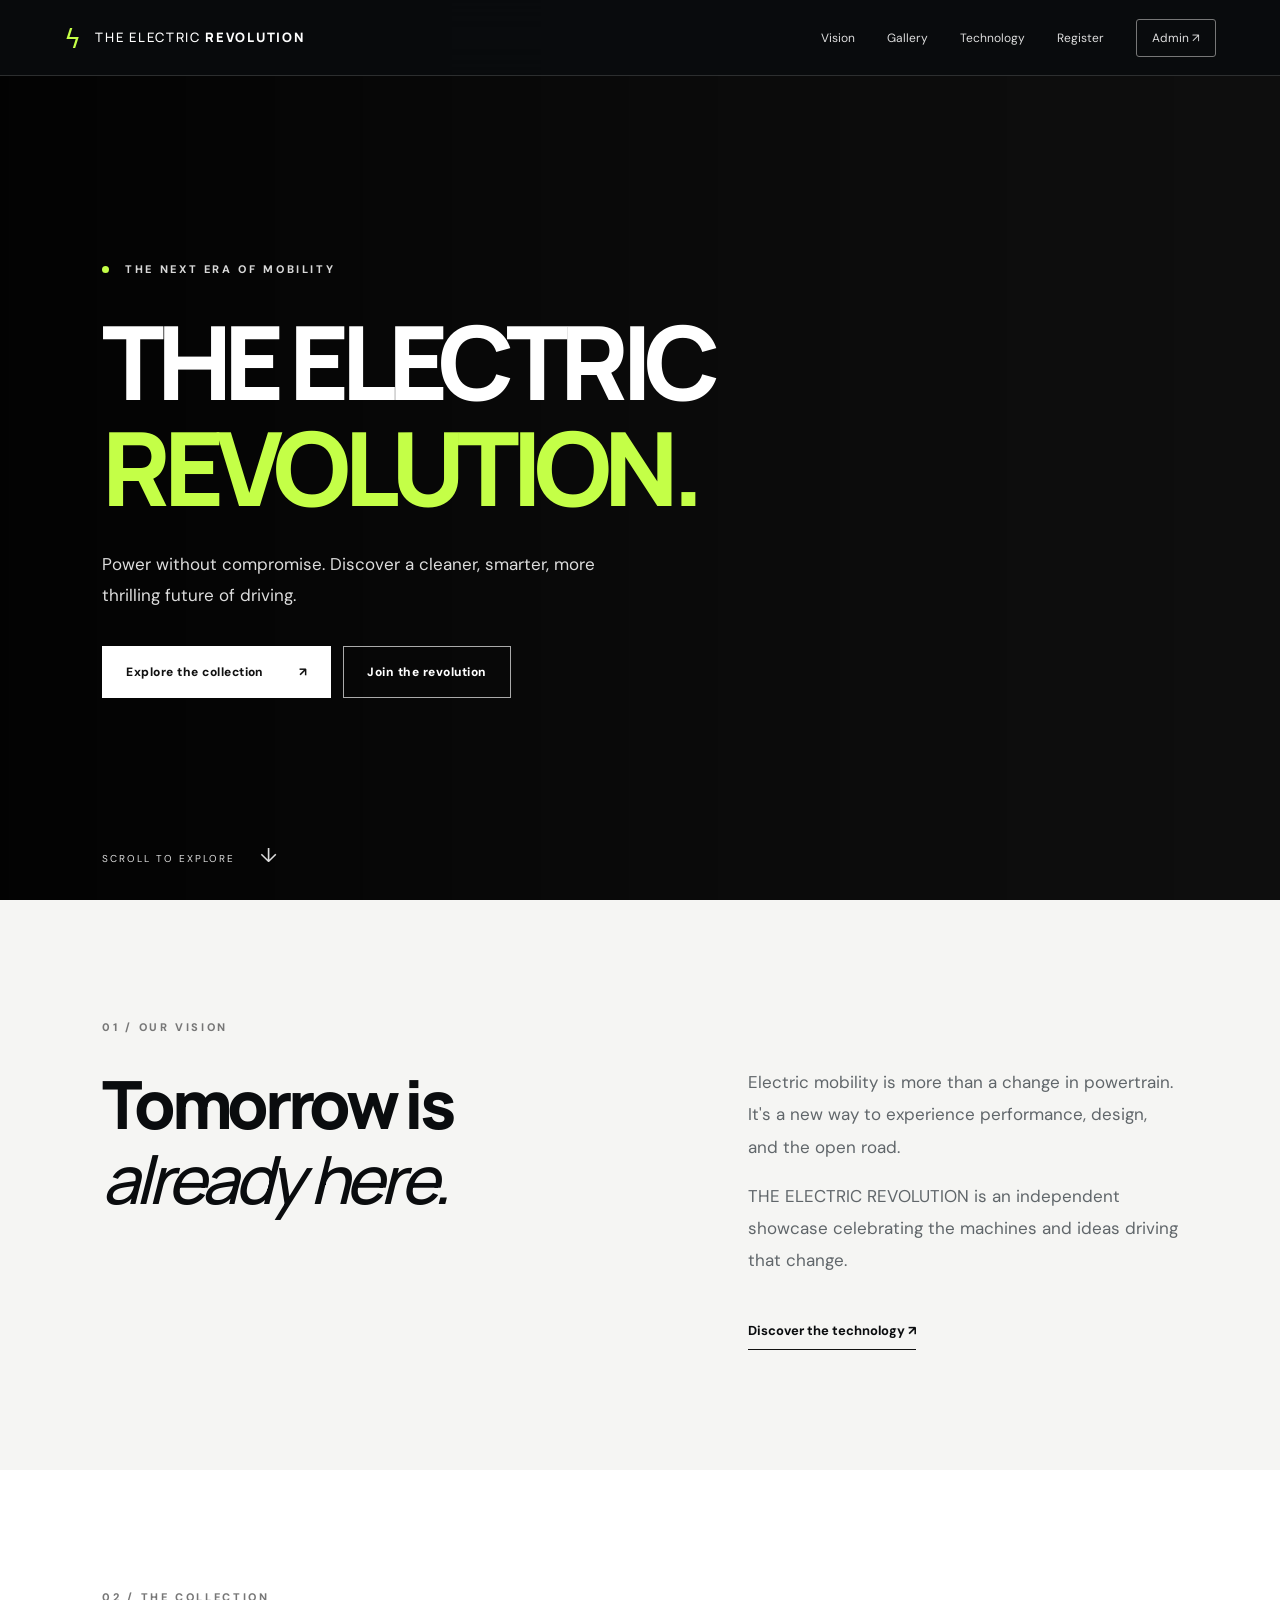
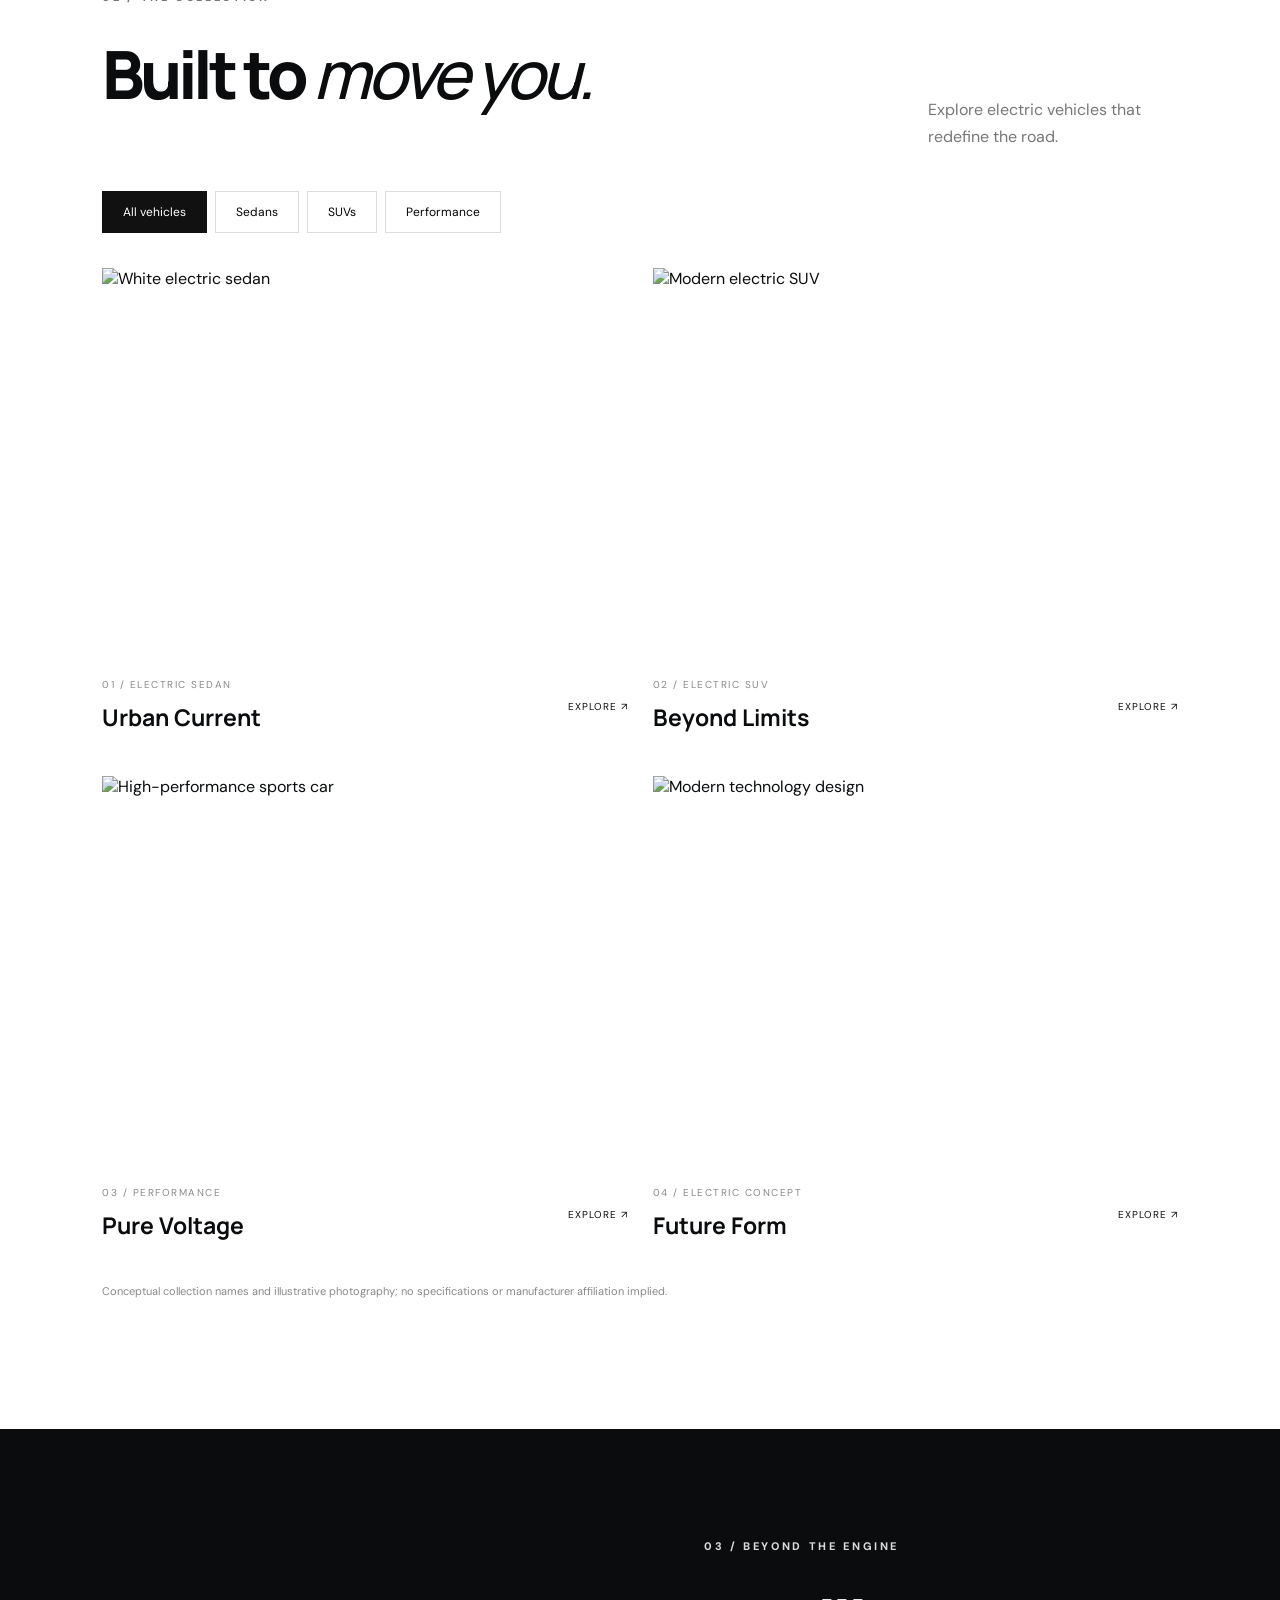
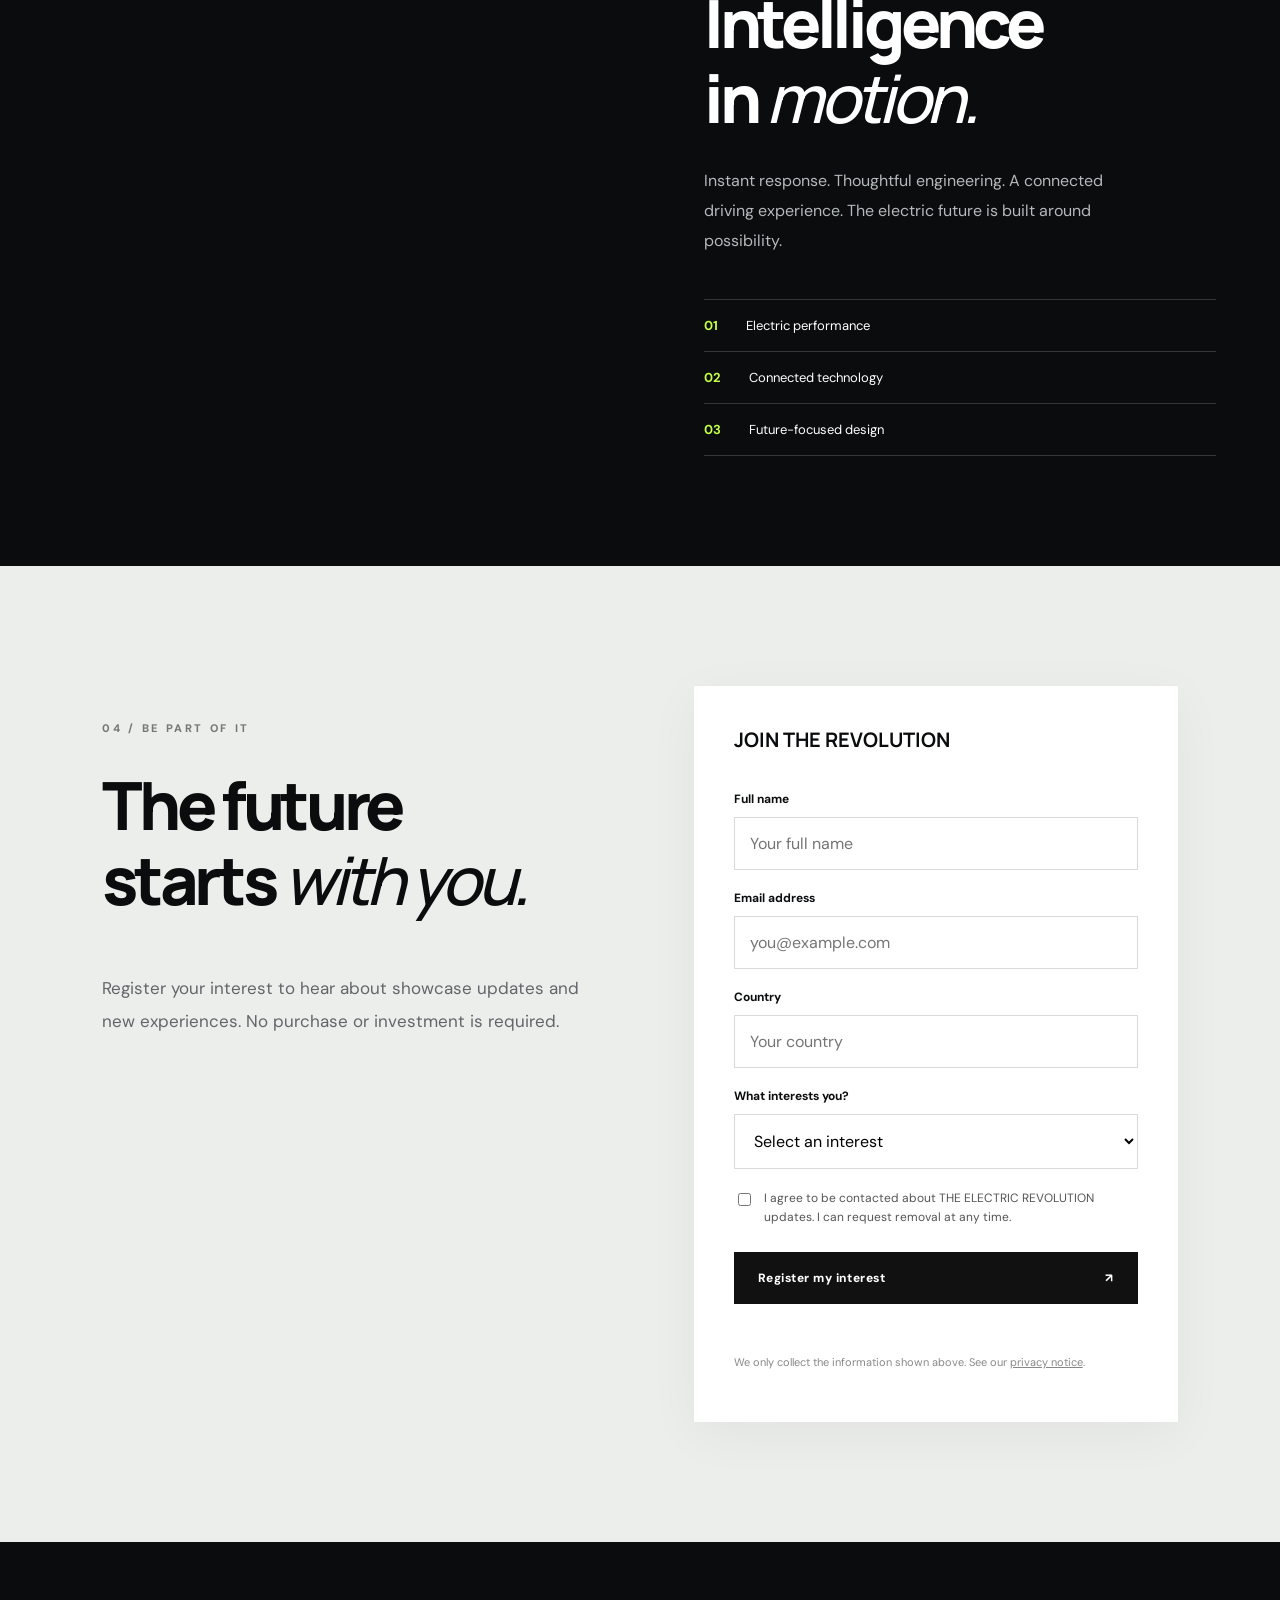
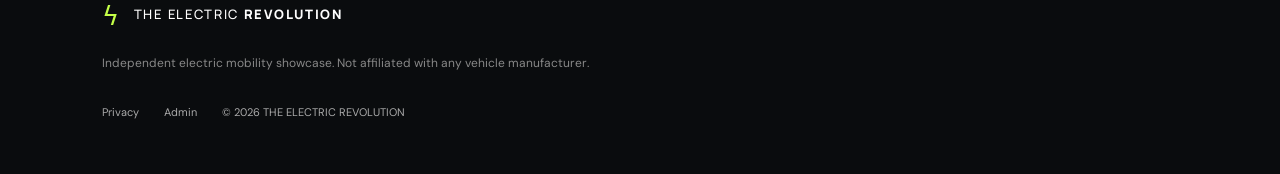
==== index.html @ f1a6d882 "Add files via upload Initial upload- The Electric Revolution website" ====
<!doctype html><html lang="en"><head><meta charset="utf-8"><meta name="viewport" content="width=device-width,initial-scale=1"><meta name="theme-color" content="#0a0c0e"><meta name="description" content="THE ELECTRIC REVOLUTION — explore electric mobility and join the future."><title>THE ELECTRIC REVOLUTION — Drive Tomorrow</title><link rel="preconnect" href="https://images.unsplash.com"><link rel="stylesheet" href="style.css"></head><body>
<header class="nav"><a class="logo" href="#home"><span class="bolt">ϟ</span> THE ELECTRIC <b>REVOLUTION</b></a><button class="menu" id="menu" aria-label="Toggle navigation">☰</button><nav id="navlinks"><a href="#vision">Vision</a><a href="#gallery">Gallery</a><a href="#technology">Technology</a><a href="#register">Register</a><a class="nav-admin" href="admin.html">Admin ↗</a></nav></header>
<main><section class="hero" id="home"><div class="hero-bg"></div><div class="hero-inner"><div class="eyebrow"><span class="dot"></span> THE NEXT ERA OF MOBILITY</div><h1>THE ELECTRIC<br><em>REVOLUTION.</em></h1><p>Power without compromise. Discover a cleaner, smarter, more thrilling future of driving.</p><div class="actions"><a class="btn light" href="#gallery">Explore the collection <span>↗</span></a><a class="btn outline" href="#register">Join the revolution</a></div></div><div class="scroll-hint">SCROLL TO EXPLORE <span>↓</span></div></section>
<section class="intro reveal" id="vision"><div class="eyebrow dark">01 / OUR VISION</div><div class="intro-grid"><h2>Tomorrow is<br><i>already here.</i></h2><div><p>Electric mobility is more than a change in powertrain. It's a new way to experience performance, design, and the open road.</p><p>THE ELECTRIC REVOLUTION is an independent showcase celebrating the machines and ideas driving that change.</p><a class="text-link" href="#technology">Discover the technology ↗</a></div></div></section>
<section class="gallery-section" id="gallery"><div class="section-head reveal"><div><div class="eyebrow dark">02 / THE COLLECTION</div><h2>Built to <i>move you.</i></h2></div><p>Explore electric vehicles that redefine the road.</p></div><div class="filters" role="group" aria-label="Filter vehicles"><button class="filter active" data-filter="all">All vehicles</button><button class="filter" data-filter="sedan">Sedans</button><button class="filter" data-filter="suv">SUVs</button><button class="filter" data-filter="performance">Performance</button></div><div class="gallery-grid">
<article class="vehicle reveal" data-category="sedan"><img src="https://images.unsplash.com/photo-1560958089-b8a1929cea89?auto=format&fit=crop&w=1200&q=85" alt="White electric sedan" loading="lazy"><div class="vehicle-meta"><div><small>01 / ELECTRIC SEDAN</small><h3>Urban Current</h3></div><span>EXPLORE ↗</span></div></article>
<article class="vehicle reveal" data-category="suv"><img src="https://images.unsplash.com/photo-1619767886558-efdc259cde1a?auto=format&fit=crop&w=1200&q=85" alt="Modern electric SUV" loading="lazy"><div class="vehicle-meta"><div><small>02 / ELECTRIC SUV</small><h3>Beyond Limits</h3></div><span>EXPLORE ↗</span></div></article>
<article class="vehicle reveal" data-category="performance"><img src="https://images.unsplash.com/photo-1611859266238-4b98091d9d9b?auto=format&fit=crop&w=1200&q=85" alt="High-performance sports car" loading="lazy"><div class="vehicle-meta"><div><small>03 / PERFORMANCE</small><h3>Pure Voltage</h3></div><span>EXPLORE ↗</span></div></article>
<article class="vehicle reveal" data-category="sedan"><img src="https://images.unsplash.com/photo-1531297484001-80022131f5a1?auto=format&fit=crop&w=1200&q=85" alt="Modern technology design" loading="lazy"><div class="vehicle-meta"><div><small>04 / ELECTRIC CONCEPT</small><h3>Future Form</h3></div><span>EXPLORE ↗</span></div></article></div><p class="image-note">Conceptual collection names and illustrative photography; no specifications or manufacturer affiliation implied.</p></section>
<section class="tech" id="technology"><div class="tech-photo"></div><div class="tech-content reveal"><div class="eyebrow">03 / BEYOND THE ENGINE</div><h2>Intelligence<br>in <i>motion.</i></h2><p>Instant response. Thoughtful engineering. A connected driving experience. The electric future is built around possibility.</p><div class="tech-points"><div><strong>01</strong><span>Electric performance</span></div><div><strong>02</strong><span>Connected technology</span></div><div><strong>03</strong><span>Future-focused design</span></div></div></div></section>
<section class="signup" id="register"><div class="signup-copy reveal"><div class="eyebrow dark">04 / BE PART OF IT</div><h2>The future<br>starts <i>with you.</i></h2><p>Register your interest to hear about showcase updates and new experiences. No purchase or investment is required.</p></div><form class="signup-form reveal" id="registrationForm"><h3>JOIN THE REVOLUTION</h3><label for="fullName">Full name</label><input id="fullName" name="fullName" required maxlength="100" autocomplete="name" placeholder="Your full name"><label for="email">Email address</label><input id="email" name="email" type="email" required maxlength="254" autocomplete="email" placeholder="you@example.com"><label for="country">Country</label><input id="country" name="country" required maxlength="80" autocomplete="country-name" placeholder="Your country"><label for="interest">What interests you?</label><select id="interest" name="interest" required><option value="">Select an interest</option><option>Electric vehicles</option><option>EV technology</option><option>Events and updates</option><option>General interest</option></select><label class="consent"><input type="checkbox" id="consent" required><span>I agree to be contacted about THE ELECTRIC REVOLUTION updates. I can request removal at any time.</span></label><button class="btn dark-btn" type="submit" id="submitBtn">Register my interest <span>↗</span></button><p class="form-message" id="formMessage" role="status" aria-live="polite"></p><p class="form-small">We only collect the information shown above. See our <a href="privacy.html">privacy notice</a>.</p></form></section></main>
<footer><a class="logo" href="#home"><span class="bolt">ϟ</span> THE ELECTRIC <b>REVOLUTION</b></a><p>Independent electric mobility showcase. Not affiliated with any vehicle manufacturer.</p><div><a href="privacy.html">Privacy</a><a href="admin.html">Admin</a><span>© <span id="year"></span> THE ELECTRIC REVOLUTION</span></div></footer>
<script src="https://cdn.jsdelivr.net/npm/@supabase/supabase-js@2/dist/umd/supabase.min.js"></script><script src="config.js"></script><script src="script.js"></script></body></html>
---- style.css ----
@import url('https://fonts.googleapis.com/css2?family=DM+Sans:wght@400;500;600;700&family=Manrope:wght@400;500;600;700;800&display=swap');:root{--black:#0a0c0e;--muted:#6b7074;--white:#fff;--accent:#c4ff47}*{box-sizing:border-box}html{scroll-behavior:smooth}body{margin:0;color:var(--black);background:#f5f5f3;font-family:'DM Sans',sans-serif}h1,h2,h3,p{margin-top:0}h1,h2,h3,.logo{font-family:Manrope,sans-serif}a{color:inherit;text-decoration:none}button,input,select{font:inherit}button{cursor:pointer}.nav{height:76px;position:fixed;top:0;left:0;right:0;z-index:20;background:rgba(10,12,14,.88);backdrop-filter:blur(18px);display:flex;align-items:center;justify-content:space-between;padding:0 5%;color:white;border-bottom:1px solid #ffffff25}.logo{font-size:13px;font-weight:500;letter-spacing:.13em;white-space:nowrap}.logo b{font-weight:800}.bolt{font-size:26px;color:var(--accent);vertical-align:middle;margin-right:8px}.nav nav{display:flex;align-items:center;gap:32px}.nav nav a{font-size:12px;color:#ddd;transition:color .2s}.nav nav a:hover{color:var(--accent)}.nav-admin{border:1px solid #777;padding:10px 15px;border-radius:3px}.menu{display:none;background:transparent;border:0;color:white;font-size:25px}.hero{min-height:760px;height:100svh;position:relative;background:#111;color:white;display:flex;align-items:center;overflow:hidden}.hero-bg{position:absolute;inset:0;background:linear-gradient(90deg,rgba(0,0,0,.83),rgba(0,0,0,.32) 60%,rgba(0,0,0,.14)),url('https://images.unsplash.com/photo-1560958089-b8a1929cea89?auto=format&fit=crop&w=2200&q=85') center/cover;animation:heroZoom 16s ease-out both}.hero-inner{position:relative;z-index:1;padding:90px 8% 30px;max-width:1050px}.eyebrow{font-size:11px;letter-spacing:.24em;font-weight:800;color:#d8d8d8;margin-bottom:32px}.eyebrow.dark{color:#777}.dot{display:inline-block;width:7px;height:7px;background:var(--accent);border-radius:50%;margin-right:10px}.hero h1{font-size:clamp(48px,8vw,112px);letter-spacing:-.075em;line-height:1.04;font-weight:800;margin-bottom:28px}.hero h1 em{font-style:normal;color:var(--accent)}.hero p{font-size:17px;line-height:1.8;color:#ddd;max-width:550px}.actions{display:flex;gap:12px;flex-wrap:wrap;margin-top:36px}.btn{min-height:52px;display:inline-flex;align-items:center;justify-content:space-between;gap:35px;padding:15px 23px;font-weight:800;font-size:12px;letter-spacing:.04em;border:1px solid transparent;transition:transform .2s,background .2s}.btn:hover{transform:translateY(-3px)}.btn.light{background:white;color:#111}.btn.outline{border-color:#aaa;color:white}.scroll-hint{position:absolute;bottom:32px;left:8%;font-size:10px;letter-spacing:.2em;color:#ddd}.scroll-hint span{font-size:20px;margin-left:20px}.intro,.gallery-section,.signup{padding:120px 8%}.intro-grid{display:grid;grid-template-columns:1.2fr 1fr;gap:12%}h2{font-size:clamp(38px,5.2vw,78px);letter-spacing:-.065em;line-height:1.13;font-weight:800}h2 i{font-weight:500}.intro-grid p,.signup-copy p{font-size:17px;line-height:1.9;color:#60666a}.text-link{display:inline-block;border-bottom:1px solid #111;padding:10px 0;font-weight:700;font-size:13px;margin-top:18px}.gallery-section{background:#fff}.section-head{display:flex;justify-content:space-between;align-items:end;gap:20px}.section-head p{max-width:250px;color:#777;line-height:1.7}.filters{display:flex;gap:8px;margin:25px 0 35px;flex-wrap:wrap}.filter{padding:12px 20px;background:transparent;border:1px solid #ddd;font-size:12px}.filter.active,.filter:hover{background:#111;color:white;border-color:#111}.gallery-grid{display:grid;grid-template-columns:repeat(2,minmax(0,1fr));gap:25px}.vehicle{min-width:0}.vehicle[hidden]{display:none}.vehicle img{width:100%;height:clamp(240px,30vw,450px);object-fit:cover;display:block;filter:saturate(.7);transition:filter .4s,transform .4s}.vehicle:hover img{filter:saturate(1);transform:scale(1.012)}.vehicle-meta{display:flex;justify-content:space-between;align-items:center;padding:20px 0 10px;gap:10px}.vehicle-meta small{font-size:10px;letter-spacing:.15em;color:#888}.vehicle-meta h3{font-size:23px;margin:8px 0}.vehicle-meta>span{font-size:10px;letter-spacing:.1em}.image-note{font-size:11px;color:#888;margin-top:25px}.tech{background:#0a0c0e;color:#fff;min-height:650px;display:grid;grid-template-columns:1fr 1fr}.tech-photo{background:url('https://images.unsplash.com/photo-1592833159117-ac790d1db1a5?auto=format&fit=crop&w=1300&q=85') center/cover;min-height:420px}.tech-content{padding:110px 10%;align-self:center}.tech-content h2{margin-bottom:30px}.tech-content p{color:#b4b9ba;line-height:1.9;max-width:450px}.tech-points{margin-top:42px;border-top:1px solid #343638}.tech-points div{display:flex;gap:28px;padding:17px 0;border-bottom:1px solid #343638;font-size:13px}.tech-points strong{color:var(--accent)}.signup{display:grid;grid-template-columns:1fr 1fr;gap:10%;background:#eceeeb}.signup-copy{padding-top:35px}.signup-form{background:white;padding:40px;box-shadow:0 12px 50px #0000000c;display:flex;flex-direction:column;gap:10px}.signup-form h3{font-size:20px;margin-bottom:18px}.signup-form label{font-size:12px;font-weight:700;margin-top:10px}.signup-form input:not([type=checkbox]),.signup-form select,.auth-card input{border:1px solid #d7dad7;border-radius:0;background:#fff;padding:15px;width:100%;outline:none}.signup-form input:focus,.signup-form select:focus,.auth-card input:focus{border-color:#222}.consent{display:flex;gap:10px;align-items:start;line-height:1.6;font-weight:400!important;color:#555}.consent input{margin-top:4px}.dark-btn{background:#111;color:#fff;width:100%;margin-top:15px}.form-message{min-height:20px;font-size:13px;margin:5px 0}.form-message.error{color:#b12222}.form-message.success{color:#176b3c}.form-small{font-size:11px;color:#888;line-height:1.5}.form-small a{text-decoration:underline}footer{background:#0a0c0e;color:white;padding:55px 8%;display:flex;flex-direction:column;gap:22px}footer p{color:#888;font-size:12px}footer>div{display:flex;gap:25px;flex-wrap:wrap;color:#aaa;font-size:11px}.reveal{opacity:0;transform:translateY(28px);transition:opacity .7s,transform .7s}.reveal.visible{opacity:1;transform:none}@keyframes heroZoom{from{transform:scale(1.07)}to{transform:scale(1)}}.inner-page{padding:130px 8% 90px;min-height:100svh;max-width:1150px;margin:auto}.inner-page h1{font-size:clamp(36px,5vw,65px);letter-spacing:-.05em}.inner-page p{line-height:1.8}.auth-card{max-width:460px;background:white;padding:35px;display:flex;flex-direction:column;gap:14px}.auth-card label{font-size:13px;font-weight:700}.admin-table-wrap{overflow-x:auto;background:white;margin-top:24px}table{width:100%;border-collapse:collapse;min-width:650px}th,td{padding:16px;text-align:left;border-bottom:1px solid #eee;font-size:13px}th{background:#151718;color:#fff}.admin-actions{display:flex;gap:15px;flex-wrap:wrap;align-items:center;margin:24px 0}.stat{padding:20px;background:white;display:inline-block;min-width:180px}.stat strong{display:block;font-size:32px}.hidden{display:none!important}@media(max-width:760px){.nav{height:66px;padding:0 5%}.logo{font-size:10px}.bolt{font-size:20px}.menu{display:block}.nav nav{display:none;position:absolute;top:66px;left:0;right:0;background:#0a0c0e;flex-direction:column;align-items:stretch;padding:20px 5%;gap:20px}.nav nav.open{display:flex}.hero{min-height:620px}.hero-inner{padding-left:6%;padding-right:6%}.hero h1{font-size:clamp(43px,11vw,70px)}.intro,.gallery-section,.signup{padding:75px 6%}.intro-grid,.signup,.tech{grid-template-columns:1fr;gap:35px}.section-head{display:block}.gallery-grid{grid-template-columns:1fr}.vehicle img{height:300px}.tech-photo{min-height:340px}.tech-content{padding:70px 6%}.signup-form{padding:25px}.scroll-hint{left:6%}}@media(prefers-reduced-motion:reduce){*,*:before,*:after{animation:none!important;transition:none!important;scroll-behavior:auto!important}.reveal{opacity:1;transform:none}}
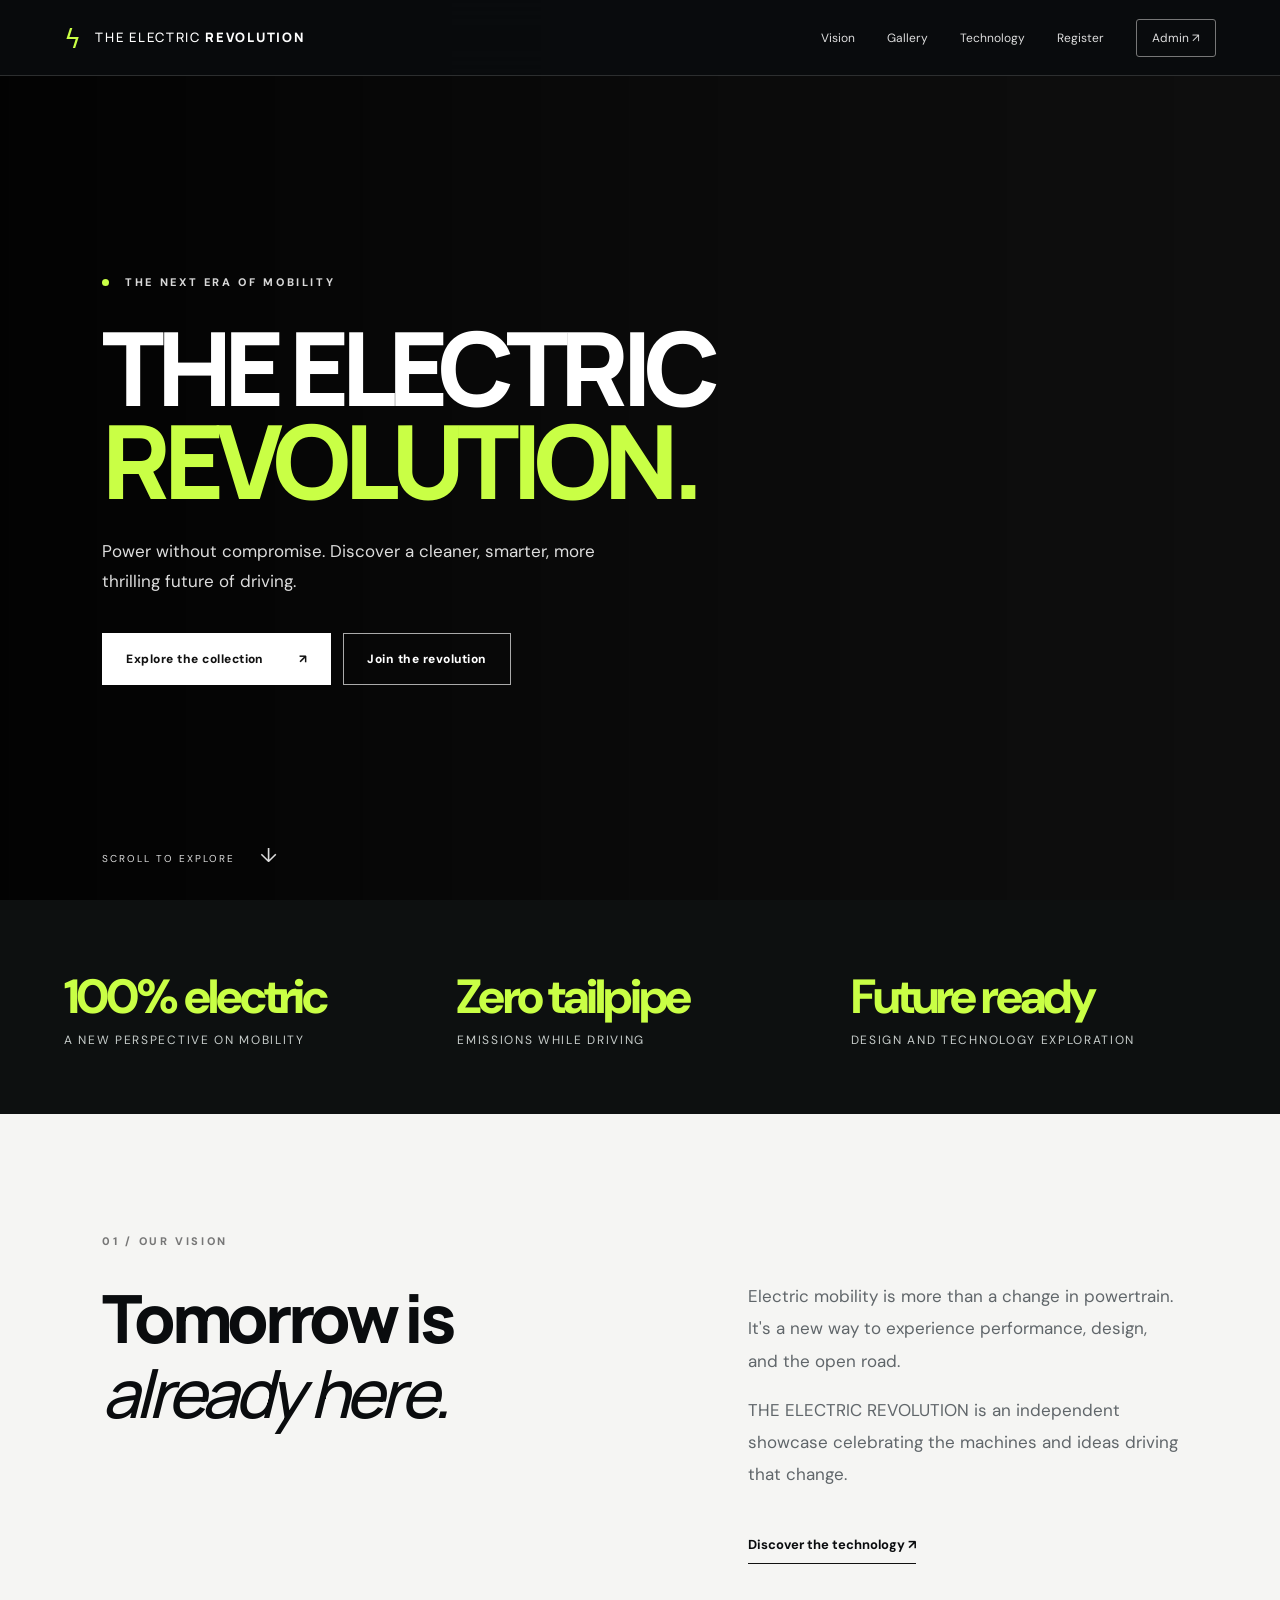
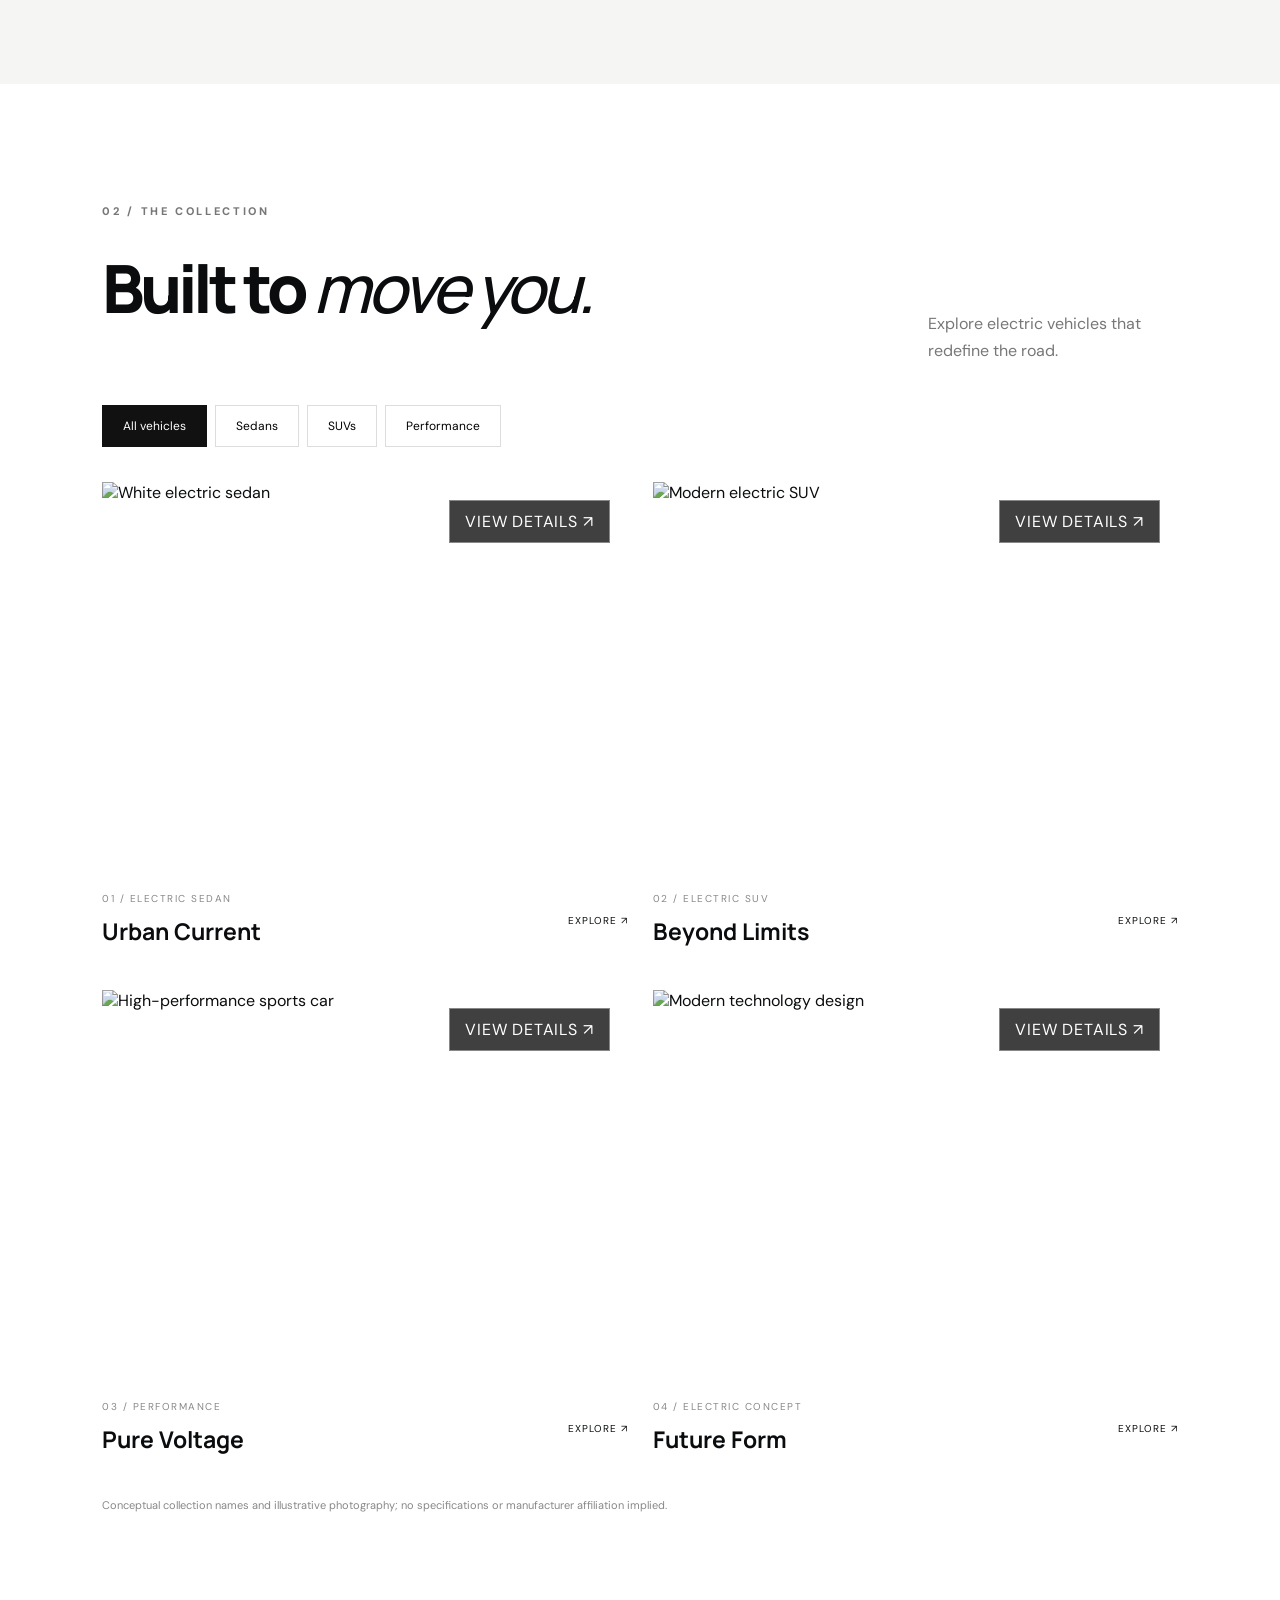
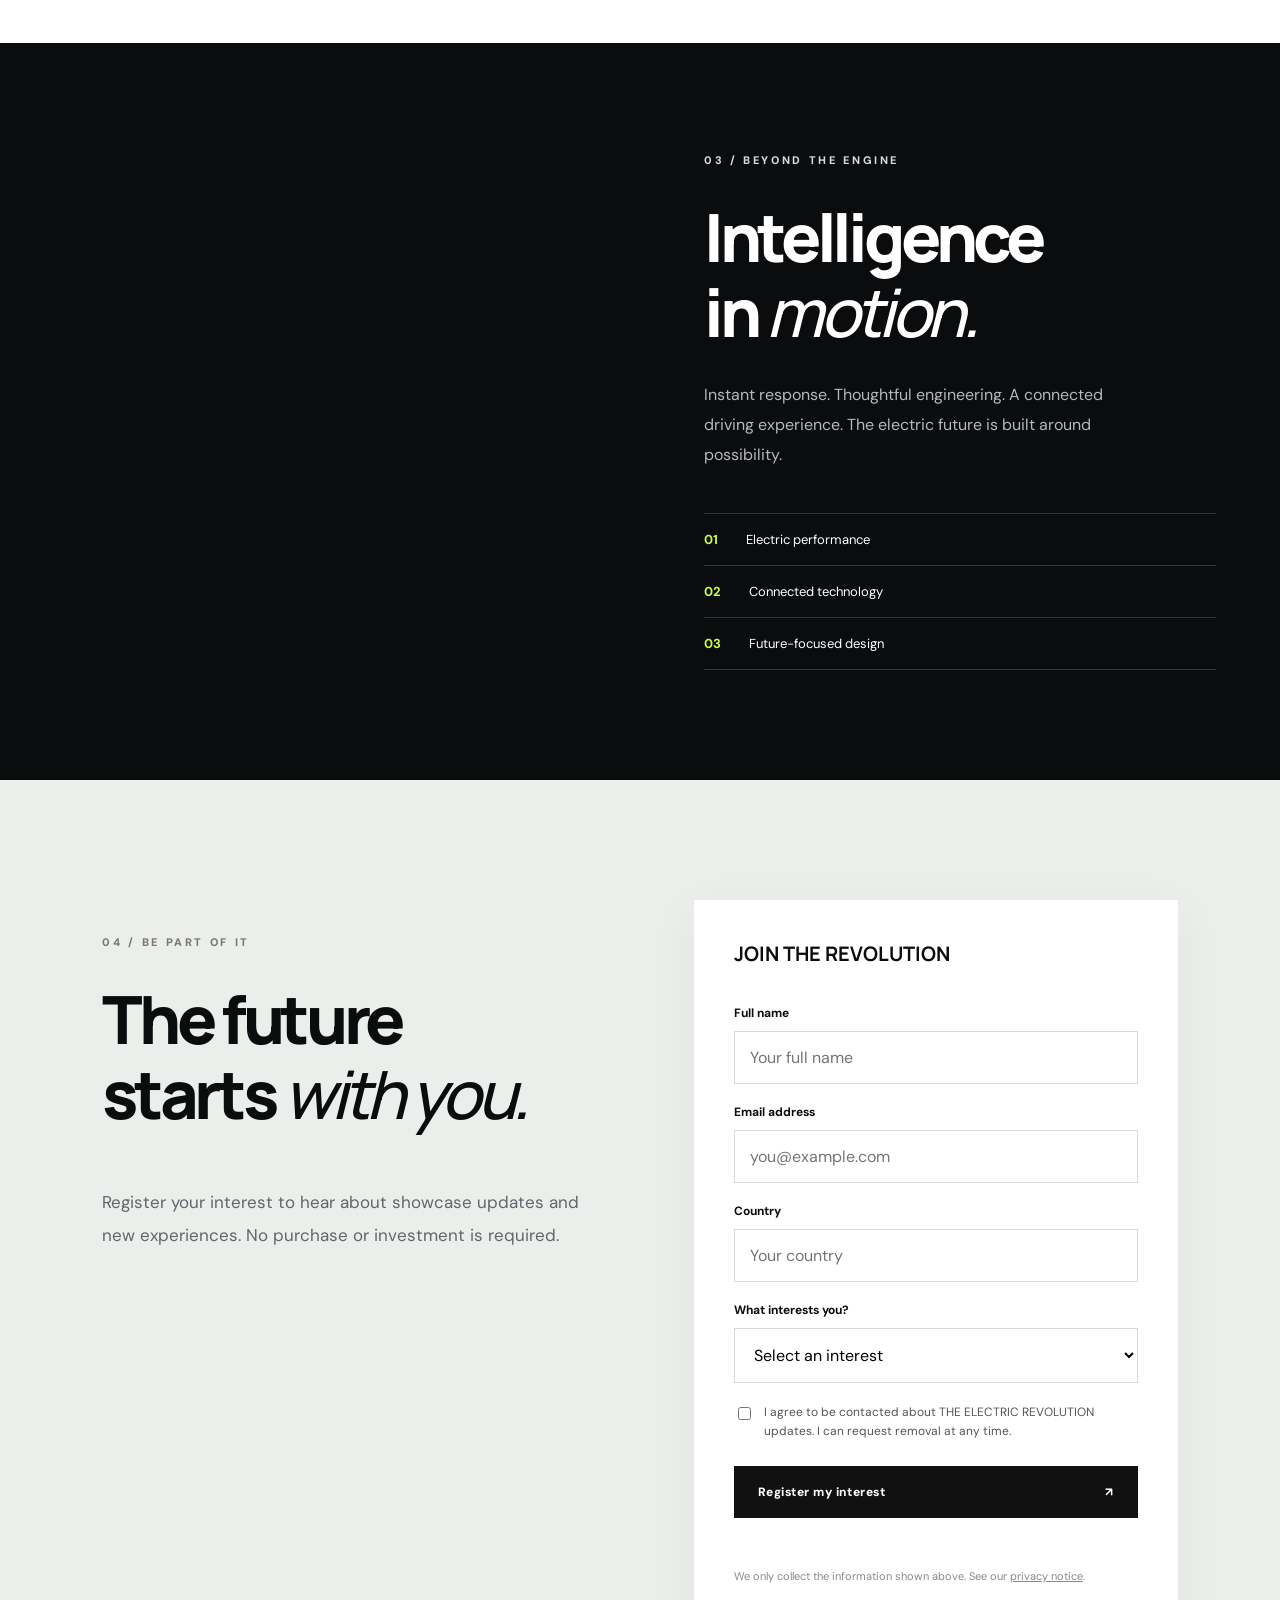
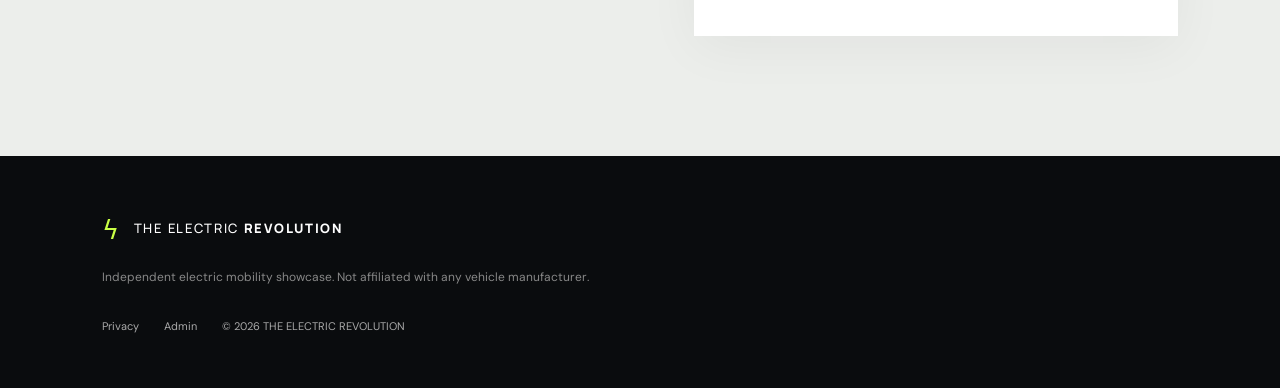
==== commit dab3fd01: "Premium design and dashboard upgrade" ====
--- a/index.html
+++ b/index.html
@@ -1,12 +1,12 @@
 <!doctype html><html lang="en"><head><meta charset="utf-8"><meta name="viewport" content="width=device-width,initial-scale=1"><meta name="theme-color" content="#0a0c0e"><meta name="description" content="THE ELECTRIC REVOLUTION — explore electric mobility and join the future."><title>THE ELECTRIC REVOLUTION — Drive Tomorrow</title><link rel="preconnect" href="https://images.unsplash.com"><link rel="stylesheet" href="style.css"></head><body>
 <header class="nav"><a class="logo" href="#home"><span class="bolt">ϟ</span> THE ELECTRIC <b>REVOLUTION</b></a><button class="menu" id="menu" aria-label="Toggle navigation">☰</button><nav id="navlinks"><a href="#vision">Vision</a><a href="#gallery">Gallery</a><a href="#technology">Technology</a><a href="#register">Register</a><a class="nav-admin" href="admin.html">Admin ↗</a></nav></header>
 <main><section class="hero" id="home"><div class="hero-bg"></div><div class="hero-inner"><div class="eyebrow"><span class="dot"></span> THE NEXT ERA OF MOBILITY</div><h1>THE ELECTRIC<br><em>REVOLUTION.</em></h1><p>Power without compromise. Discover a cleaner, smarter, more thrilling future of driving.</p><div class="actions"><a class="btn light" href="#gallery">Explore the collection <span>↗</span></a><a class="btn outline" href="#register">Join the revolution</a></div></div><div class="scroll-hint">SCROLL TO EXPLORE <span>↓</span></div></section>
-<section class="intro reveal" id="vision"><div class="eyebrow dark">01 / OUR VISION</div><div class="intro-grid"><h2>Tomorrow is<br><i>already here.</i></h2><div><p>Electric mobility is more than a change in powertrain. It's a new way to experience performance, design, and the open road.</p><p>THE ELECTRIC REVOLUTION is an independent showcase celebrating the machines and ideas driving that change.</p><a class="text-link" href="#technology">Discover the technology ↗</a></div></div></section>
+<section class="feature-strip" aria-label="Electric mobility highlights"><div><strong>100% electric</strong><span>A new perspective on mobility</span></div><div><strong>Zero tailpipe</strong><span>Emissions while driving</span></div><div><strong>Future ready</strong><span>Design and technology exploration</span></div></section><section class="intro reveal" id="vision"><div class="eyebrow dark">01 / OUR VISION</div><div class="intro-grid"><h2>Tomorrow is<br><i>already here.</i></h2><div><p>Electric mobility is more than a change in powertrain. It's a new way to experience performance, design, and the open road.</p><p>THE ELECTRIC REVOLUTION is an independent showcase celebrating the machines and ideas driving that change.</p><a class="text-link" href="#technology">Discover the technology ↗</a></div></div></section>
 <section class="gallery-section" id="gallery"><div class="section-head reveal"><div><div class="eyebrow dark">02 / THE COLLECTION</div><h2>Built to <i>move you.</i></h2></div><p>Explore electric vehicles that redefine the road.</p></div><div class="filters" role="group" aria-label="Filter vehicles"><button class="filter active" data-filter="all">All vehicles</button><button class="filter" data-filter="sedan">Sedans</button><button class="filter" data-filter="suv">SUVs</button><button class="filter" data-filter="performance">Performance</button></div><div class="gallery-grid">
 <article class="vehicle reveal" data-category="sedan"><img src="https://images.unsplash.com/photo-1560958089-b8a1929cea89?auto=format&fit=crop&w=1200&q=85" alt="White electric sedan" loading="lazy"><div class="vehicle-meta"><div><small>01 / ELECTRIC SEDAN</small><h3>Urban Current</h3></div><span>EXPLORE ↗</span></div></article>
 <article class="vehicle reveal" data-category="suv"><img src="https://images.unsplash.com/photo-1619767886558-efdc259cde1a?auto=format&fit=crop&w=1200&q=85" alt="Modern electric SUV" loading="lazy"><div class="vehicle-meta"><div><small>02 / ELECTRIC SUV</small><h3>Beyond Limits</h3></div><span>EXPLORE ↗</span></div></article>
 <article class="vehicle reveal" data-category="performance"><img src="https://images.unsplash.com/photo-1611859266238-4b98091d9d9b?auto=format&fit=crop&w=1200&q=85" alt="High-performance sports car" loading="lazy"><div class="vehicle-meta"><div><small>03 / PERFORMANCE</small><h3>Pure Voltage</h3></div><span>EXPLORE ↗</span></div></article>
-<article class="vehicle reveal" data-category="sedan"><img src="https://images.unsplash.com/photo-1531297484001-80022131f5a1?auto=format&fit=crop&w=1200&q=85" alt="Modern technology design" loading="lazy"><div class="vehicle-meta"><div><small>04 / ELECTRIC CONCEPT</small><h3>Future Form</h3></div><span>EXPLORE ↗</span></div></article></div><p class="image-note">Conceptual collection names and illustrative photography; no specifications or manufacturer affiliation implied.</p></section>
+<article class="vehicle reveal" data-category="sedan"><img src="https://images.unsplash.com/photo-1531297484001-80022131f5a1?auto=format&fit=crop&w=1200&q=85" alt="Modern technology design" loading="lazy"><div class="vehicle-meta"><div><small>04 / ELECTRIC CONCEPT</small><h3>Future Form</h3></div><span>EXPLORE ↗</span></div></article></div><dialog id="vehicleDialog" class="gallery-dialog" aria-labelledby="vehicleDialogTitle"><button type="button" class="close-dialog" aria-label="Close vehicle details">×</button><img id="vehicleDialogImage" alt=""><div class="dialog-copy"><span class="tag" id="vehicleDialogCategory"></span><h3 id="vehicleDialogTitle"></h3><p id="vehicleDialogDescription"></p><a class="btn light" href="#register" id="vehicleDialogRegister">Register your interest ↗</a></div></dialog><p class="image-note">Conceptual collection names and illustrative photography; no specifications or manufacturer affiliation implied.</p></section>
 <section class="tech" id="technology"><div class="tech-photo"></div><div class="tech-content reveal"><div class="eyebrow">03 / BEYOND THE ENGINE</div><h2>Intelligence<br>in <i>motion.</i></h2><p>Instant response. Thoughtful engineering. A connected driving experience. The electric future is built around possibility.</p><div class="tech-points"><div><strong>01</strong><span>Electric performance</span></div><div><strong>02</strong><span>Connected technology</span></div><div><strong>03</strong><span>Future-focused design</span></div></div></div></section>
 <section class="signup" id="register"><div class="signup-copy reveal"><div class="eyebrow dark">04 / BE PART OF IT</div><h2>The future<br>starts <i>with you.</i></h2><p>Register your interest to hear about showcase updates and new experiences. No purchase or investment is required.</p></div><form class="signup-form reveal" id="registrationForm"><h3>JOIN THE REVOLUTION</h3><label for="fullName">Full name</label><input id="fullName" name="fullName" required maxlength="100" autocomplete="name" placeholder="Your full name"><label for="email">Email address</label><input id="email" name="email" type="email" required maxlength="254" autocomplete="email" placeholder="you@example.com"><label for="country">Country</label><input id="country" name="country" required maxlength="80" autocomplete="country-name" placeholder="Your country"><label for="interest">What interests you?</label><select id="interest" name="interest" required><option value="">Select an interest</option><option>Electric vehicles</option><option>EV technology</option><option>Events and updates</option><option>General interest</option></select><label class="consent"><input type="checkbox" id="consent" required><span>I agree to be contacted about THE ELECTRIC REVOLUTION updates. I can request removal at any time.</span></label><button class="btn dark-btn" type="submit" id="submitBtn">Register my interest <span>↗</span></button><p class="form-message" id="formMessage" role="status" aria-live="polite"></p><p class="form-small">We only collect the information shown above. See our <a href="privacy.html">privacy notice</a>.</p></form></section></main>
 <footer><a class="logo" href="#home"><span class="bolt">ϟ</span> THE ELECTRIC <b>REVOLUTION</b></a><p>Independent electric mobility showcase. Not affiliated with any vehicle manufacturer.</p><div><a href="privacy.html">Privacy</a><a href="admin.html">Admin</a><span>© <span id="year"></span> THE ELECTRIC REVOLUTION</span></div></footer>
--- a/style.css
+++ b/style.css
@@ -1 +1,3 @@
 @import url('https://fonts.googleapis.com/css2?family=DM+Sans:wght@400;500;600;700&family=Manrope:wght@400;500;600;700;800&display=swap');:root{--black:#0a0c0e;--muted:#6b7074;--white:#fff;--accent:#c4ff47}*{box-sizing:border-box}html{scroll-behavior:smooth}body{margin:0;color:var(--black);background:#f5f5f3;font-family:'DM Sans',sans-serif}h1,h2,h3,p{margin-top:0}h1,h2,h3,.logo{font-family:Manrope,sans-serif}a{color:inherit;text-decoration:none}button,input,select{font:inherit}button{cursor:pointer}.nav{height:76px;position:fixed;top:0;left:0;right:0;z-index:20;background:rgba(10,12,14,.88);backdrop-filter:blur(18px);display:flex;align-items:center;justify-content:space-between;padding:0 5%;color:white;border-bottom:1px solid #ffffff25}.logo{font-size:13px;font-weight:500;letter-spacing:.13em;white-space:nowrap}.logo b{font-weight:800}.bolt{font-size:26px;color:var(--accent);vertical-align:middle;margin-right:8px}.nav nav{display:flex;align-items:center;gap:32px}.nav nav a{font-size:12px;color:#ddd;transition:color .2s}.nav nav a:hover{color:var(--accent)}.nav-admin{border:1px solid #777;padding:10px 15px;border-radius:3px}.menu{display:none;background:transparent;border:0;color:white;font-size:25px}.hero{min-height:760px;height:100svh;position:relative;background:#111;color:white;display:flex;align-items:center;overflow:hidden}.hero-bg{position:absolute;inset:0;background:linear-gradient(90deg,rgba(0,0,0,.83),rgba(0,0,0,.32) 60%,rgba(0,0,0,.14)),url('https://images.unsplash.com/photo-1560958089-b8a1929cea89?auto=format&fit=crop&w=2200&q=85') center/cover;animation:heroZoom 16s ease-out both}.hero-inner{position:relative;z-index:1;padding:90px 8% 30px;max-width:1050px}.eyebrow{font-size:11px;letter-spacing:.24em;font-weight:800;color:#d8d8d8;margin-bottom:32px}.eyebrow.dark{color:#777}.dot{display:inline-block;width:7px;height:7px;background:var(--accent);border-radius:50%;margin-right:10px}.hero h1{font-size:clamp(48px,8vw,112px);letter-spacing:-.075em;line-height:1.04;font-weight:800;margin-bottom:28px}.hero h1 em{font-style:normal;color:var(--accent)}.hero p{font-size:17px;line-height:1.8;color:#ddd;max-width:550px}.actions{display:flex;gap:12px;flex-wrap:wrap;margin-top:36px}.btn{min-height:52px;display:inline-flex;align-items:center;justify-content:space-between;gap:35px;padding:15px 23px;font-weight:800;font-size:12px;letter-spacing:.04em;border:1px solid transparent;transition:transform .2s,background .2s}.btn:hover{transform:translateY(-3px)}.btn.light{background:white;color:#111}.btn.outline{border-color:#aaa;color:white}.scroll-hint{position:absolute;bottom:32px;left:8%;font-size:10px;letter-spacing:.2em;color:#ddd}.scroll-hint span{font-size:20px;margin-left:20px}.intro,.gallery-section,.signup{padding:120px 8%}.intro-grid{display:grid;grid-template-columns:1.2fr 1fr;gap:12%}h2{font-size:clamp(38px,5.2vw,78px);letter-spacing:-.065em;line-height:1.13;font-weight:800}h2 i{font-weight:500}.intro-grid p,.signup-copy p{font-size:17px;line-height:1.9;color:#60666a}.text-link{display:inline-block;border-bottom:1px solid #111;padding:10px 0;font-weight:700;font-size:13px;margin-top:18px}.gallery-section{background:#fff}.section-head{display:flex;justify-content:space-between;align-items:end;gap:20px}.section-head p{max-width:250px;color:#777;line-height:1.7}.filters{display:flex;gap:8px;margin:25px 0 35px;flex-wrap:wrap}.filter{padding:12px 20px;background:transparent;border:1px solid #ddd;font-size:12px}.filter.active,.filter:hover{background:#111;color:white;border-color:#111}.gallery-grid{display:grid;grid-template-columns:repeat(2,minmax(0,1fr));gap:25px}.vehicle{min-width:0}.vehicle[hidden]{display:none}.vehicle img{width:100%;height:clamp(240px,30vw,450px);object-fit:cover;display:block;filter:saturate(.7);transition:filter .4s,transform .4s}.vehicle:hover img{filter:saturate(1);transform:scale(1.012)}.vehicle-meta{display:flex;justify-content:space-between;align-items:center;padding:20px 0 10px;gap:10px}.vehicle-meta small{font-size:10px;letter-spacing:.15em;color:#888}.vehicle-meta h3{font-size:23px;margin:8px 0}.vehicle-meta>span{font-size:10px;letter-spacing:.1em}.image-note{font-size:11px;color:#888;margin-top:25px}.tech{background:#0a0c0e;color:#fff;min-height:650px;display:grid;grid-template-columns:1fr 1fr}.tech-photo{background:url('https://images.unsplash.com/photo-1592833159117-ac790d1db1a5?auto=format&fit=crop&w=1300&q=85') center/cover;min-height:420px}.tech-content{padding:110px 10%;align-self:center}.tech-content h2{margin-bottom:30px}.tech-content p{color:#b4b9ba;line-height:1.9;max-width:450px}.tech-points{margin-top:42px;border-top:1px solid #343638}.tech-points div{display:flex;gap:28px;padding:17px 0;border-bottom:1px solid #343638;font-size:13px}.tech-points strong{color:var(--accent)}.signup{display:grid;grid-template-columns:1fr 1fr;gap:10%;background:#eceeeb}.signup-copy{padding-top:35px}.signup-form{background:white;padding:40px;box-shadow:0 12px 50px #0000000c;display:flex;flex-direction:column;gap:10px}.signup-form h3{font-size:20px;margin-bottom:18px}.signup-form label{font-size:12px;font-weight:700;margin-top:10px}.signup-form input:not([type=checkbox]),.signup-form select,.auth-card input{border:1px solid #d7dad7;border-radius:0;background:#fff;padding:15px;width:100%;outline:none}.signup-form input:focus,.signup-form select:focus,.auth-card input:focus{border-color:#222}.consent{display:flex;gap:10px;align-items:start;line-height:1.6;font-weight:400!important;color:#555}.consent input{margin-top:4px}.dark-btn{background:#111;color:#fff;width:100%;margin-top:15px}.form-message{min-height:20px;font-size:13px;margin:5px 0}.form-message.error{color:#b12222}.form-message.success{color:#176b3c}.form-small{font-size:11px;color:#888;line-height:1.5}.form-small a{text-decoration:underline}footer{background:#0a0c0e;color:white;padding:55px 8%;display:flex;flex-direction:column;gap:22px}footer p{color:#888;font-size:12px}footer>div{display:flex;gap:25px;flex-wrap:wrap;color:#aaa;font-size:11px}.reveal{opacity:0;transform:translateY(28px);transition:opacity .7s,transform .7s}.reveal.visible{opacity:1;transform:none}@keyframes heroZoom{from{transform:scale(1.07)}to{transform:scale(1)}}.inner-page{padding:130px 8% 90px;min-height:100svh;max-width:1150px;margin:auto}.inner-page h1{font-size:clamp(36px,5vw,65px);letter-spacing:-.05em}.inner-page p{line-height:1.8}.auth-card{max-width:460px;background:white;padding:35px;display:flex;flex-direction:column;gap:14px}.auth-card label{font-size:13px;font-weight:700}.admin-table-wrap{overflow-x:auto;background:white;margin-top:24px}table{width:100%;border-collapse:collapse;min-width:650px}th,td{padding:16px;text-align:left;border-bottom:1px solid #eee;font-size:13px}th{background:#151718;color:#fff}.admin-actions{display:flex;gap:15px;flex-wrap:wrap;align-items:center;margin:24px 0}.stat{padding:20px;background:white;display:inline-block;min-width:180px}.stat strong{display:block;font-size:32px}.hidden{display:none!important}@media(max-width:760px){.nav{height:66px;padding:0 5%}.logo{font-size:10px}.bolt{font-size:20px}.menu{display:block}.nav nav{display:none;position:absolute;top:66px;left:0;right:0;background:#0a0c0e;flex-direction:column;align-items:stretch;padding:20px 5%;gap:20px}.nav nav.open{display:flex}.hero{min-height:620px}.hero-inner{padding-left:6%;padding-right:6%}.hero h1{font-size:clamp(43px,11vw,70px)}.intro,.gallery-section,.signup{padding:75px 6%}.intro-grid,.signup,.tech{grid-template-columns:1fr;gap:35px}.section-head{display:block}.gallery-grid{grid-template-columns:1fr}.vehicle img{height:300px}.tech-photo{min-height:340px}.tech-content{padding:70px 6%}.signup-form{padding:25px}.scroll-hint{left:6%}}@media(prefers-reduced-motion:reduce){*,*:before,*:after{animation:none!important;transition:none!important;scroll-behavior:auto!important}.reveal{opacity:1;transform:none}}
+/* 2026 premium upgrade */
+:root{--accent:#c9ff45}html{scroll-behavior:smooth}body{overflow-x:hidden}::selection{background:#c9ff45;color:#111}.hero h1{letter-spacing:-.075em;line-height:.91}.hero em{color:var(--accent);font-style:normal}.nav{backdrop-filter:blur(22px);-webkit-backdrop-filter:blur(22px)}.vehicle{position:relative;overflow:hidden;cursor:pointer}.vehicle img{transition:transform .7s cubic-bezier(.2,.8,.2,1),filter .5s}.vehicle:hover img,.vehicle:focus-within img{transform:scale(1.07);filter:saturate(1.12)}.vehicle .view-details{position:absolute;top:18px;right:18px;background:rgba(0,0,0,.75);border:1px solid #ffffff60;color:white;padding:10px 15px;cursor:pointer;z-index:2;letter-spacing:.05em}.vehicle .view-details:focus-visible,.filter:focus-visible,.btn:focus-visible{outline:3px solid #a3df1e;outline-offset:3px}.feature-strip{background:#0d1010;color:white;padding:65px max(5vw,20px);display:grid;grid-template-columns:repeat(3,1fr);gap:28px}.feature-strip strong{display:block;font-size:clamp(26px,4vw,48px);font-weight:800;letter-spacing:-.06em;color:var(--accent)}.feature-strip span{font-size:12px;letter-spacing:.14em;text-transform:uppercase;color:#c7cdcb}.gallery-dialog{border:0;background:#121616;color:#fff;padding:0;width:min(920px,94vw);max-height:90vh;overflow:auto;box-shadow:0 25px 90px #000a}.gallery-dialog::backdrop{background:#000c;backdrop-filter:blur(9px)}.gallery-dialog img{width:100%;height:clamp(230px,48vh,510px);object-fit:cover}.gallery-dialog .dialog-copy{padding:28px 34px 38px}.gallery-dialog h3{font-size:clamp(28px,4vw,48px);letter-spacing:-.05em;margin:10px 0}.gallery-dialog p{color:#c6cccb;max-width:60ch}.gallery-dialog .close-dialog{position:absolute;right:16px;top:16px;background:#fff;color:#111;border:0;border-radius:100px;width:44px;height:44px;font-size:24px;cursor:pointer}.gallery-dialog .tag{color:var(--accent);font-size:12px;letter-spacing:.16em}.dashboard-upgrade{margin:26px 0}.dashboard-kpis{display:grid;grid-template-columns:repeat(3,minmax(0,1fr));gap:14px;margin:24px 0}.dashboard-kpis>div{background:#f2f4f0;padding:24px;border:1px solid #e1e5df}.dashboard-kpis span{display:block;color:#53605a;font-size:12px;text-transform:uppercase;letter-spacing:.09em}.dashboard-kpis strong{display:block;font-size:clamp(28px,4vw,45px);margin-top:10px;letter-spacing:-.05em}.dashboard-panels{display:grid;grid-template-columns:1fr 1fr;gap:18px;margin:20px 0}.dashboard-panel{border:1px solid #dfe3dc;padding:24px;min-width:0}.dashboard-panel h3{margin:0 0 18px}.bar-line{display:grid;grid-template-columns:minmax(95px,1fr) 2fr 36px;align-items:center;gap:10px;margin:12px 0;font-size:13px}.bar-track{background:#e7eae3;height:10px;border-radius:20px;overflow:hidden}.bar-fill{height:100%;background:#242c28;border-radius:20px}.admin-tools{display:flex;gap:12px;align-items:center;flex-wrap:wrap;margin:20px 0}.admin-tools input,.admin-tools select{border:1px solid #cbd1c9;padding:14px;min-height:46px;background:white;flex:1;min-width:180px}.admin-tools .count{font-size:13px;color:#53605a}.empty-state{padding:25px;color:#64706a}.upgrade-note{font-size:12px;color:#65706b}@media(max-width:720px){.feature-strip{grid-template-columns:1fr;gap:22px;padding:38px 22px}.dashboard-kpis{grid-template-columns:1fr}.dashboard-panels{grid-template-columns:1fr}.gallery-dialog .dialog-copy{padding:20px}.admin-tools{align-items:stretch}.admin-tools input,.admin-tools select{width:100%}}@media(prefers-reduced-motion:reduce){*,*:before,*:after{scroll-behavior:auto!important;animation-duration:.01ms!important;transition-duration:.01ms!important}}
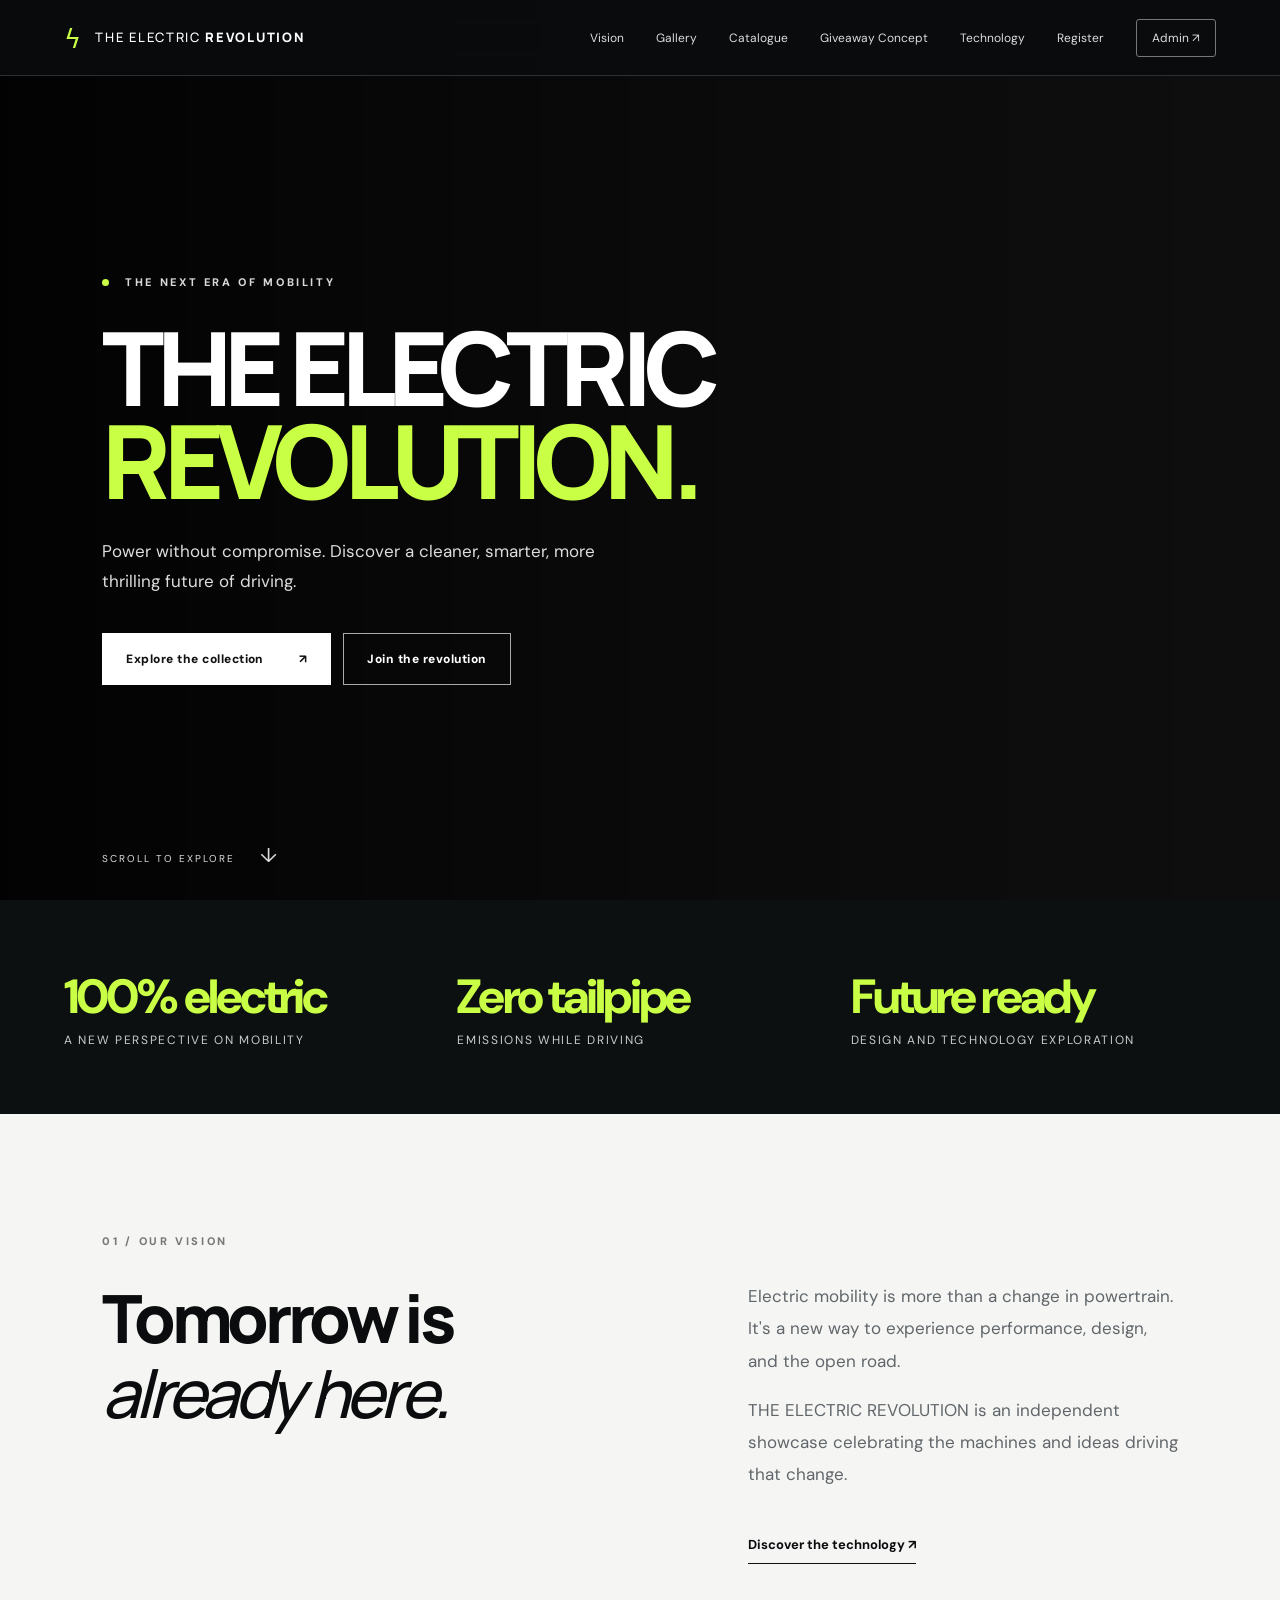
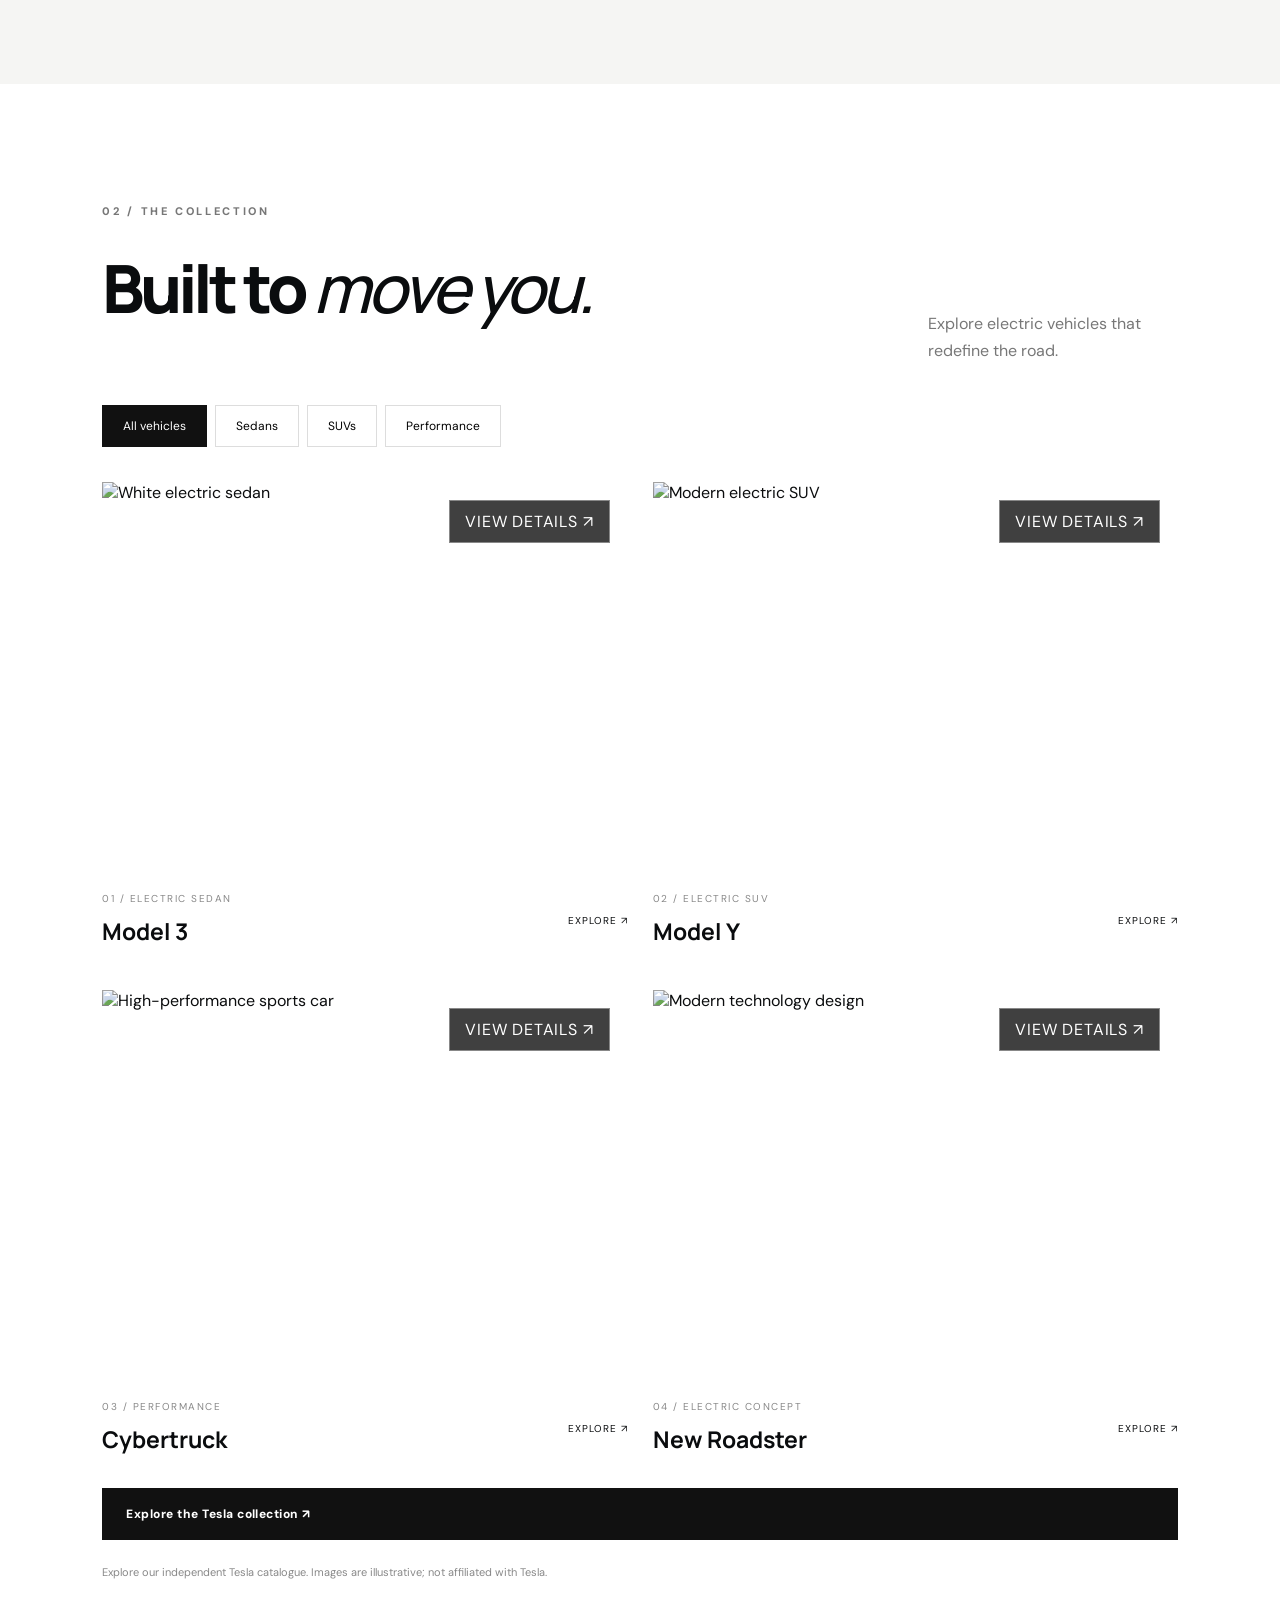
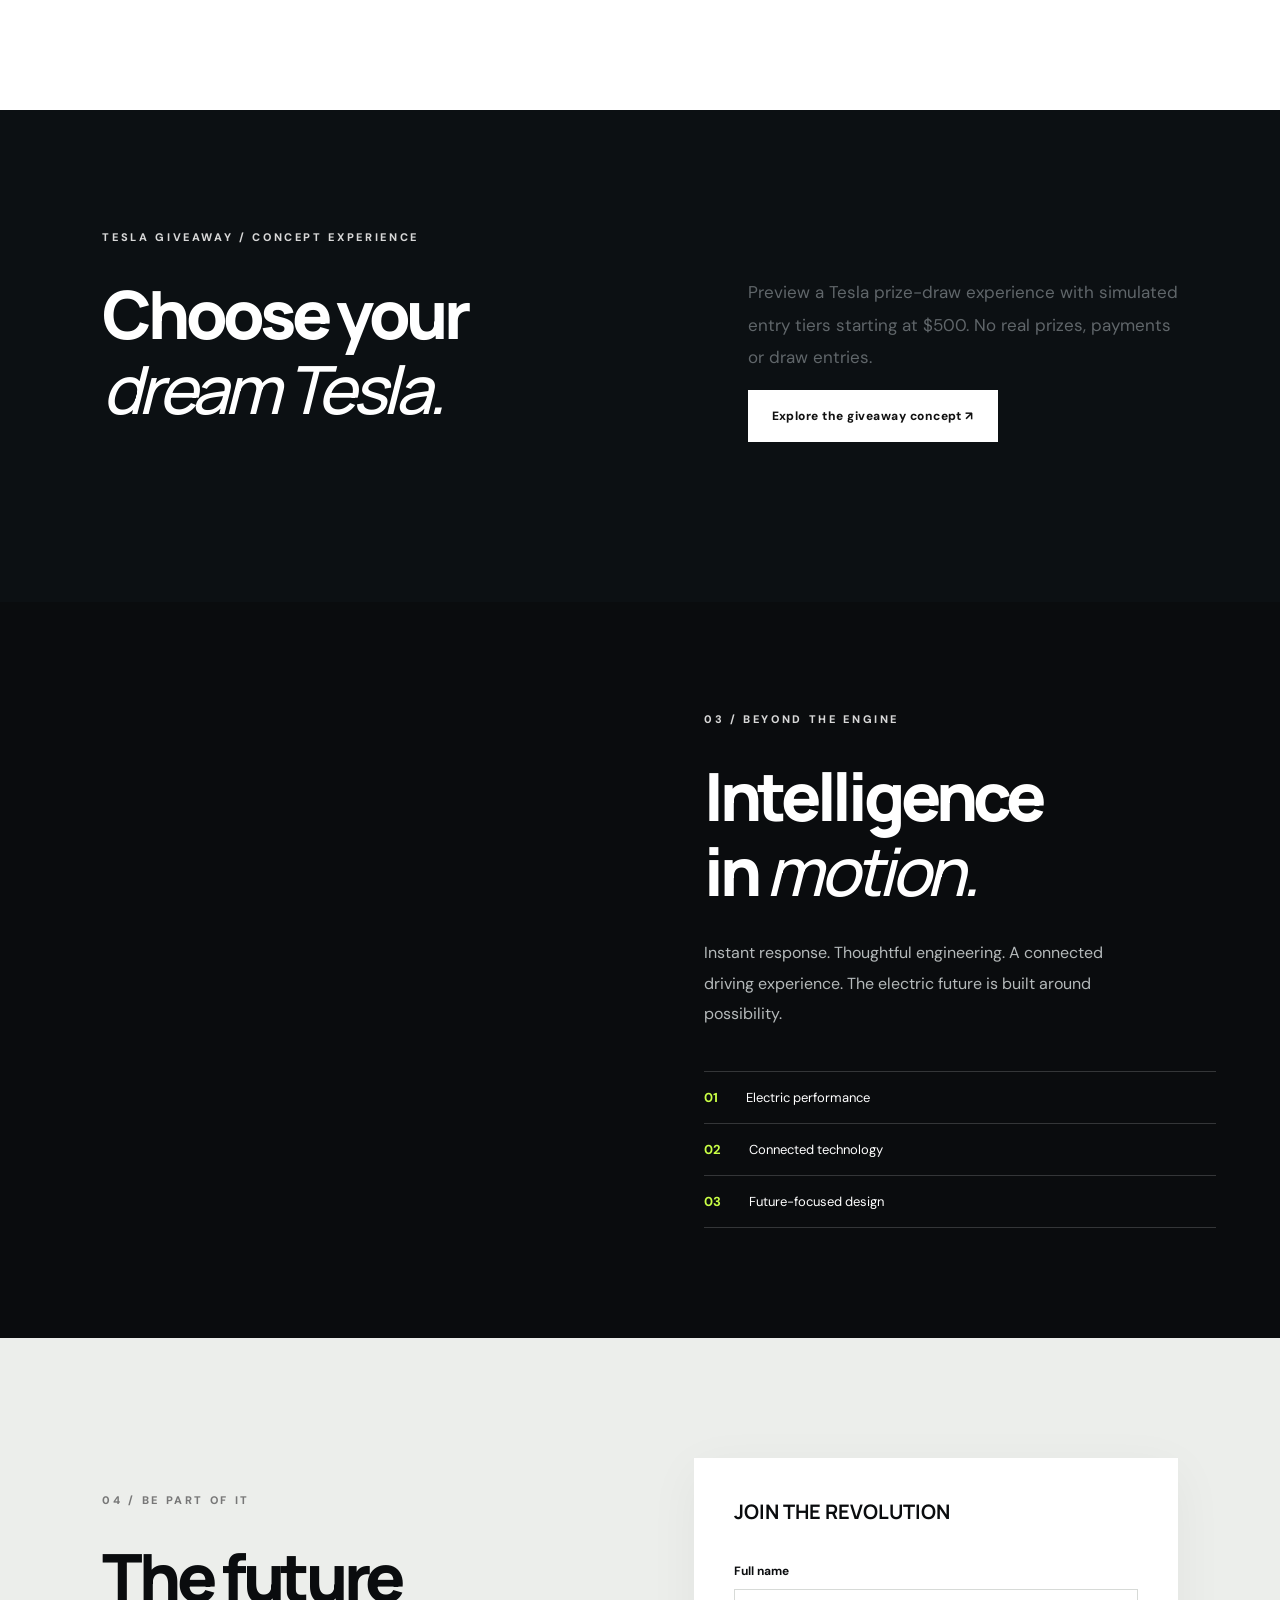
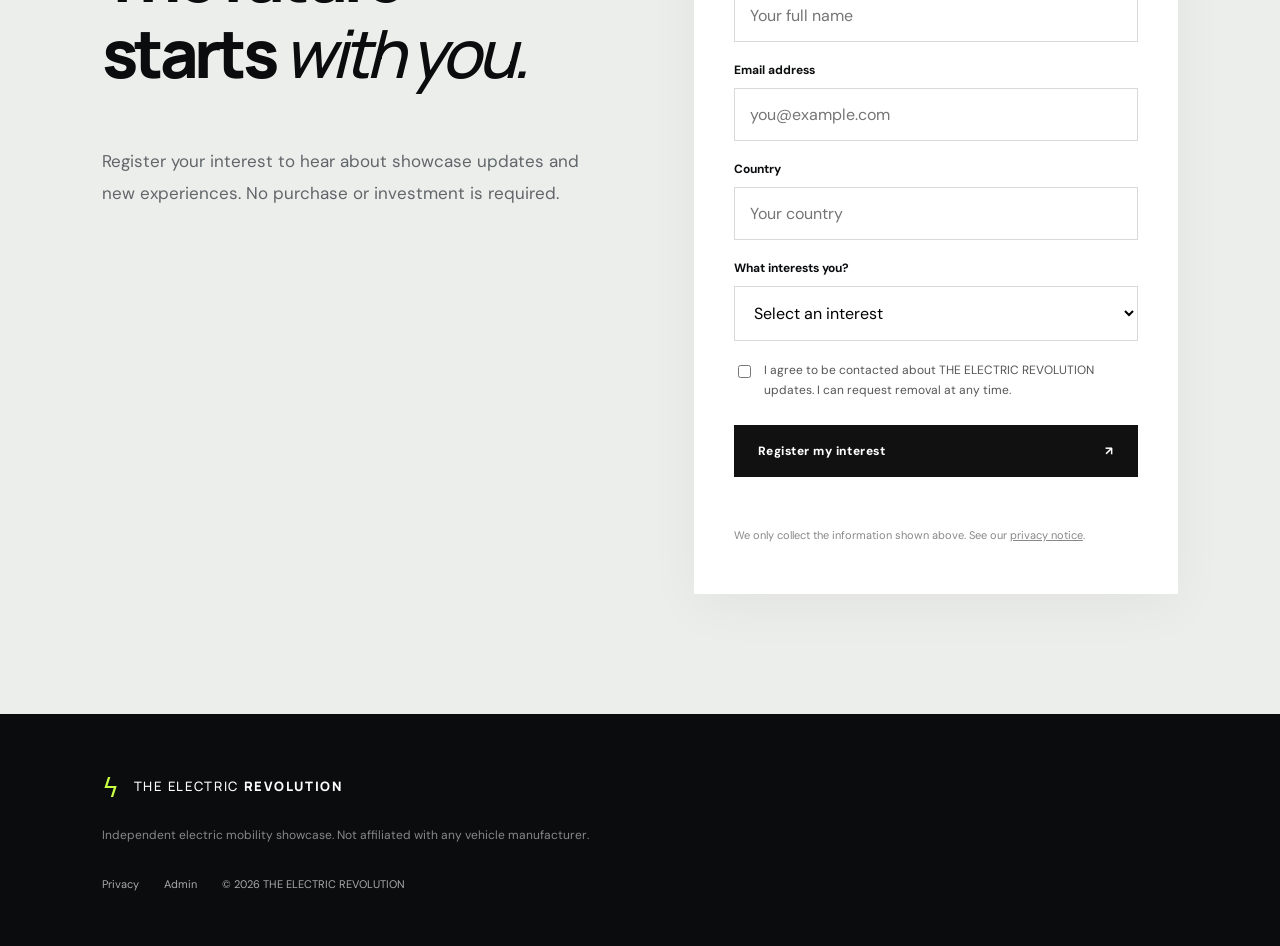
==== commit 23658639: "Add Tesla giveaway experience" ====
--- a/index.html
+++ b/index.html
@@ -1,13 +1,13 @@
 <!doctype html><html lang="en"><head><meta charset="utf-8"><meta name="viewport" content="width=device-width,initial-scale=1"><meta name="theme-color" content="#0a0c0e"><meta name="description" content="THE ELECTRIC REVOLUTION — explore electric mobility and join the future."><title>THE ELECTRIC REVOLUTION — Drive Tomorrow</title><link rel="preconnect" href="https://images.unsplash.com"><link rel="stylesheet" href="style.css"></head><body>
-<header class="nav"><a class="logo" href="#home"><span class="bolt">ϟ</span> THE ELECTRIC <b>REVOLUTION</b></a><button class="menu" id="menu" aria-label="Toggle navigation">☰</button><nav id="navlinks"><a href="#vision">Vision</a><a href="#gallery">Gallery</a><a href="#technology">Technology</a><a href="#register">Register</a><a class="nav-admin" href="admin.html">Admin ↗</a></nav></header>
+<header class="nav"><a class="logo" href="#home"><span class="bolt">ϟ</span> THE ELECTRIC <b>REVOLUTION</b></a><button class="menu" id="menu" aria-label="Toggle navigation">☰</button><nav id="navlinks"><a href="#vision">Vision</a><a href="#gallery">Gallery</a><a href="catalogue.html">Catalogue</a><a href="giveaway.html">Giveaway Concept</a><a href="#technology">Technology</a><a href="#register">Register</a><a class="nav-admin" href="admin.html">Admin ↗</a></nav></header>
 <main><section class="hero" id="home"><div class="hero-bg"></div><div class="hero-inner"><div class="eyebrow"><span class="dot"></span> THE NEXT ERA OF MOBILITY</div><h1>THE ELECTRIC<br><em>REVOLUTION.</em></h1><p>Power without compromise. Discover a cleaner, smarter, more thrilling future of driving.</p><div class="actions"><a class="btn light" href="#gallery">Explore the collection <span>↗</span></a><a class="btn outline" href="#register">Join the revolution</a></div></div><div class="scroll-hint">SCROLL TO EXPLORE <span>↓</span></div></section>
 <section class="feature-strip" aria-label="Electric mobility highlights"><div><strong>100% electric</strong><span>A new perspective on mobility</span></div><div><strong>Zero tailpipe</strong><span>Emissions while driving</span></div><div><strong>Future ready</strong><span>Design and technology exploration</span></div></section><section class="intro reveal" id="vision"><div class="eyebrow dark">01 / OUR VISION</div><div class="intro-grid"><h2>Tomorrow is<br><i>already here.</i></h2><div><p>Electric mobility is more than a change in powertrain. It's a new way to experience performance, design, and the open road.</p><p>THE ELECTRIC REVOLUTION is an independent showcase celebrating the machines and ideas driving that change.</p><a class="text-link" href="#technology">Discover the technology ↗</a></div></div></section>
 <section class="gallery-section" id="gallery"><div class="section-head reveal"><div><div class="eyebrow dark">02 / THE COLLECTION</div><h2>Built to <i>move you.</i></h2></div><p>Explore electric vehicles that redefine the road.</p></div><div class="filters" role="group" aria-label="Filter vehicles"><button class="filter active" data-filter="all">All vehicles</button><button class="filter" data-filter="sedan">Sedans</button><button class="filter" data-filter="suv">SUVs</button><button class="filter" data-filter="performance">Performance</button></div><div class="gallery-grid">
-<article class="vehicle reveal" data-category="sedan"><img src="https://images.unsplash.com/photo-1560958089-b8a1929cea89?auto=format&fit=crop&w=1200&q=85" alt="White electric sedan" loading="lazy"><div class="vehicle-meta"><div><small>01 / ELECTRIC SEDAN</small><h3>Urban Current</h3></div><span>EXPLORE ↗</span></div></article>
-<article class="vehicle reveal" data-category="suv"><img src="https://images.unsplash.com/photo-1619767886558-efdc259cde1a?auto=format&fit=crop&w=1200&q=85" alt="Modern electric SUV" loading="lazy"><div class="vehicle-meta"><div><small>02 / ELECTRIC SUV</small><h3>Beyond Limits</h3></div><span>EXPLORE ↗</span></div></article>
-<article class="vehicle reveal" data-category="performance"><img src="https://images.unsplash.com/photo-1611859266238-4b98091d9d9b?auto=format&fit=crop&w=1200&q=85" alt="High-performance sports car" loading="lazy"><div class="vehicle-meta"><div><small>03 / PERFORMANCE</small><h3>Pure Voltage</h3></div><span>EXPLORE ↗</span></div></article>
-<article class="vehicle reveal" data-category="sedan"><img src="https://images.unsplash.com/photo-1531297484001-80022131f5a1?auto=format&fit=crop&w=1200&q=85" alt="Modern technology design" loading="lazy"><div class="vehicle-meta"><div><small>04 / ELECTRIC CONCEPT</small><h3>Future Form</h3></div><span>EXPLORE ↗</span></div></article></div><dialog id="vehicleDialog" class="gallery-dialog" aria-labelledby="vehicleDialogTitle"><button type="button" class="close-dialog" aria-label="Close vehicle details">×</button><img id="vehicleDialogImage" alt=""><div class="dialog-copy"><span class="tag" id="vehicleDialogCategory"></span><h3 id="vehicleDialogTitle"></h3><p id="vehicleDialogDescription"></p><a class="btn light" href="#register" id="vehicleDialogRegister">Register your interest ↗</a></div></dialog><p class="image-note">Conceptual collection names and illustrative photography; no specifications or manufacturer affiliation implied.</p></section>
-<section class="tech" id="technology"><div class="tech-photo"></div><div class="tech-content reveal"><div class="eyebrow">03 / BEYOND THE ENGINE</div><h2>Intelligence<br>in <i>motion.</i></h2><p>Instant response. Thoughtful engineering. A connected driving experience. The electric future is built around possibility.</p><div class="tech-points"><div><strong>01</strong><span>Electric performance</span></div><div><strong>02</strong><span>Connected technology</span></div><div><strong>03</strong><span>Future-focused design</span></div></div></div></section>
+<article class="vehicle reveal" data-category="sedan"><img src="https://images.unsplash.com/photo-1560958089-b8a1929cea89?auto=format&fit=crop&w=1200&q=85" alt="White electric sedan" loading="lazy"><div class="vehicle-meta"><div><small>01 / ELECTRIC SEDAN</small><h3>Model 3</h3></div><span>EXPLORE ↗</span></div></article>
+<article class="vehicle reveal" data-category="suv"><img src="https://images.unsplash.com/photo-1619767886558-efdc259cde1a?auto=format&fit=crop&w=1200&q=85" alt="Modern electric SUV" loading="lazy"><div class="vehicle-meta"><div><small>02 / ELECTRIC SUV</small><h3>Model Y</h3></div><span>EXPLORE ↗</span></div></article>
+<article class="vehicle reveal" data-category="performance"><img src="https://images.unsplash.com/photo-1611859266238-4b98091d9d9b?auto=format&fit=crop&w=1200&q=85" alt="High-performance sports car" loading="lazy"><div class="vehicle-meta"><div><small>03 / PERFORMANCE</small><h3>Cybertruck</h3></div><span>EXPLORE ↗</span></div></article>
+<article class="vehicle reveal" data-category="sedan"><img src="https://images.unsplash.com/photo-1531297484001-80022131f5a1?auto=format&fit=crop&w=1200&q=85" alt="Modern technology design" loading="lazy"><div class="vehicle-meta"><div><small>04 / ELECTRIC CONCEPT</small><h3>New Roadster</h3></div><span>EXPLORE ↗</span></div></article></div><dialog id="vehicleDialog" class="gallery-dialog" aria-labelledby="vehicleDialogTitle"><button type="button" class="close-dialog" aria-label="Close vehicle details">×</button><img id="vehicleDialogImage" alt=""><div class="dialog-copy"><span class="tag" id="vehicleDialogCategory"></span><h3 id="vehicleDialogTitle"></h3><p id="vehicleDialogDescription"></p><a class="btn light" href="#register" id="vehicleDialogRegister">Register your interest ↗</a></div></dialog><a class="btn dark-btn catalogue-cta" href="catalogue.html">Explore the Tesla collection ↗</a><p class="image-note">Explore our independent Tesla catalogue. Images are illustrative; not affiliated with Tesla.</p></section>
+<section class="intro" style="background:#0c1013;color:white"><div class="eyebrow">TESLA GIVEAWAY / CONCEPT EXPERIENCE</div><div class="intro-grid"><h2 style="color:white">Choose your <i>dream Tesla.</i></h2><div><p>Preview a Tesla prize-draw experience with simulated entry tiers starting at $500. No real prizes, payments or draw entries.</p><a class="btn light" href="giveaway.html">Explore the giveaway concept ↗</a></div></div></section><section class="tech" id="technology"><div class="tech-photo"></div><div class="tech-content reveal"><div class="eyebrow">03 / BEYOND THE ENGINE</div><h2>Intelligence<br>in <i>motion.</i></h2><p>Instant response. Thoughtful engineering. A connected driving experience. The electric future is built around possibility.</p><div class="tech-points"><div><strong>01</strong><span>Electric performance</span></div><div><strong>02</strong><span>Connected technology</span></div><div><strong>03</strong><span>Future-focused design</span></div></div></div></section>
 <section class="signup" id="register"><div class="signup-copy reveal"><div class="eyebrow dark">04 / BE PART OF IT</div><h2>The future<br>starts <i>with you.</i></h2><p>Register your interest to hear about showcase updates and new experiences. No purchase or investment is required.</p></div><form class="signup-form reveal" id="registrationForm"><h3>JOIN THE REVOLUTION</h3><label for="fullName">Full name</label><input id="fullName" name="fullName" required maxlength="100" autocomplete="name" placeholder="Your full name"><label for="email">Email address</label><input id="email" name="email" type="email" required maxlength="254" autocomplete="email" placeholder="you@example.com"><label for="country">Country</label><input id="country" name="country" required maxlength="80" autocomplete="country-name" placeholder="Your country"><label for="interest">What interests you?</label><select id="interest" name="interest" required><option value="">Select an interest</option><option>Electric vehicles</option><option>EV technology</option><option>Events and updates</option><option>General interest</option></select><label class="consent"><input type="checkbox" id="consent" required><span>I agree to be contacted about THE ELECTRIC REVOLUTION updates. I can request removal at any time.</span></label><button class="btn dark-btn" type="submit" id="submitBtn">Register my interest <span>↗</span></button><p class="form-message" id="formMessage" role="status" aria-live="polite"></p><p class="form-small">We only collect the information shown above. See our <a href="privacy.html">privacy notice</a>.</p></form></section></main>
 <footer><a class="logo" href="#home"><span class="bolt">ϟ</span> THE ELECTRIC <b>REVOLUTION</b></a><p>Independent electric mobility showcase. Not affiliated with any vehicle manufacturer.</p><div><a href="privacy.html">Privacy</a><a href="admin.html">Admin</a><span>© <span id="year"></span> THE ELECTRIC REVOLUTION</span></div></footer>
 <script src="https://cdn.jsdelivr.net/npm/@supabase/supabase-js@2/dist/umd/supabase.min.js"></script><script src="config.js"></script><script src="script.js"></script></body></html>
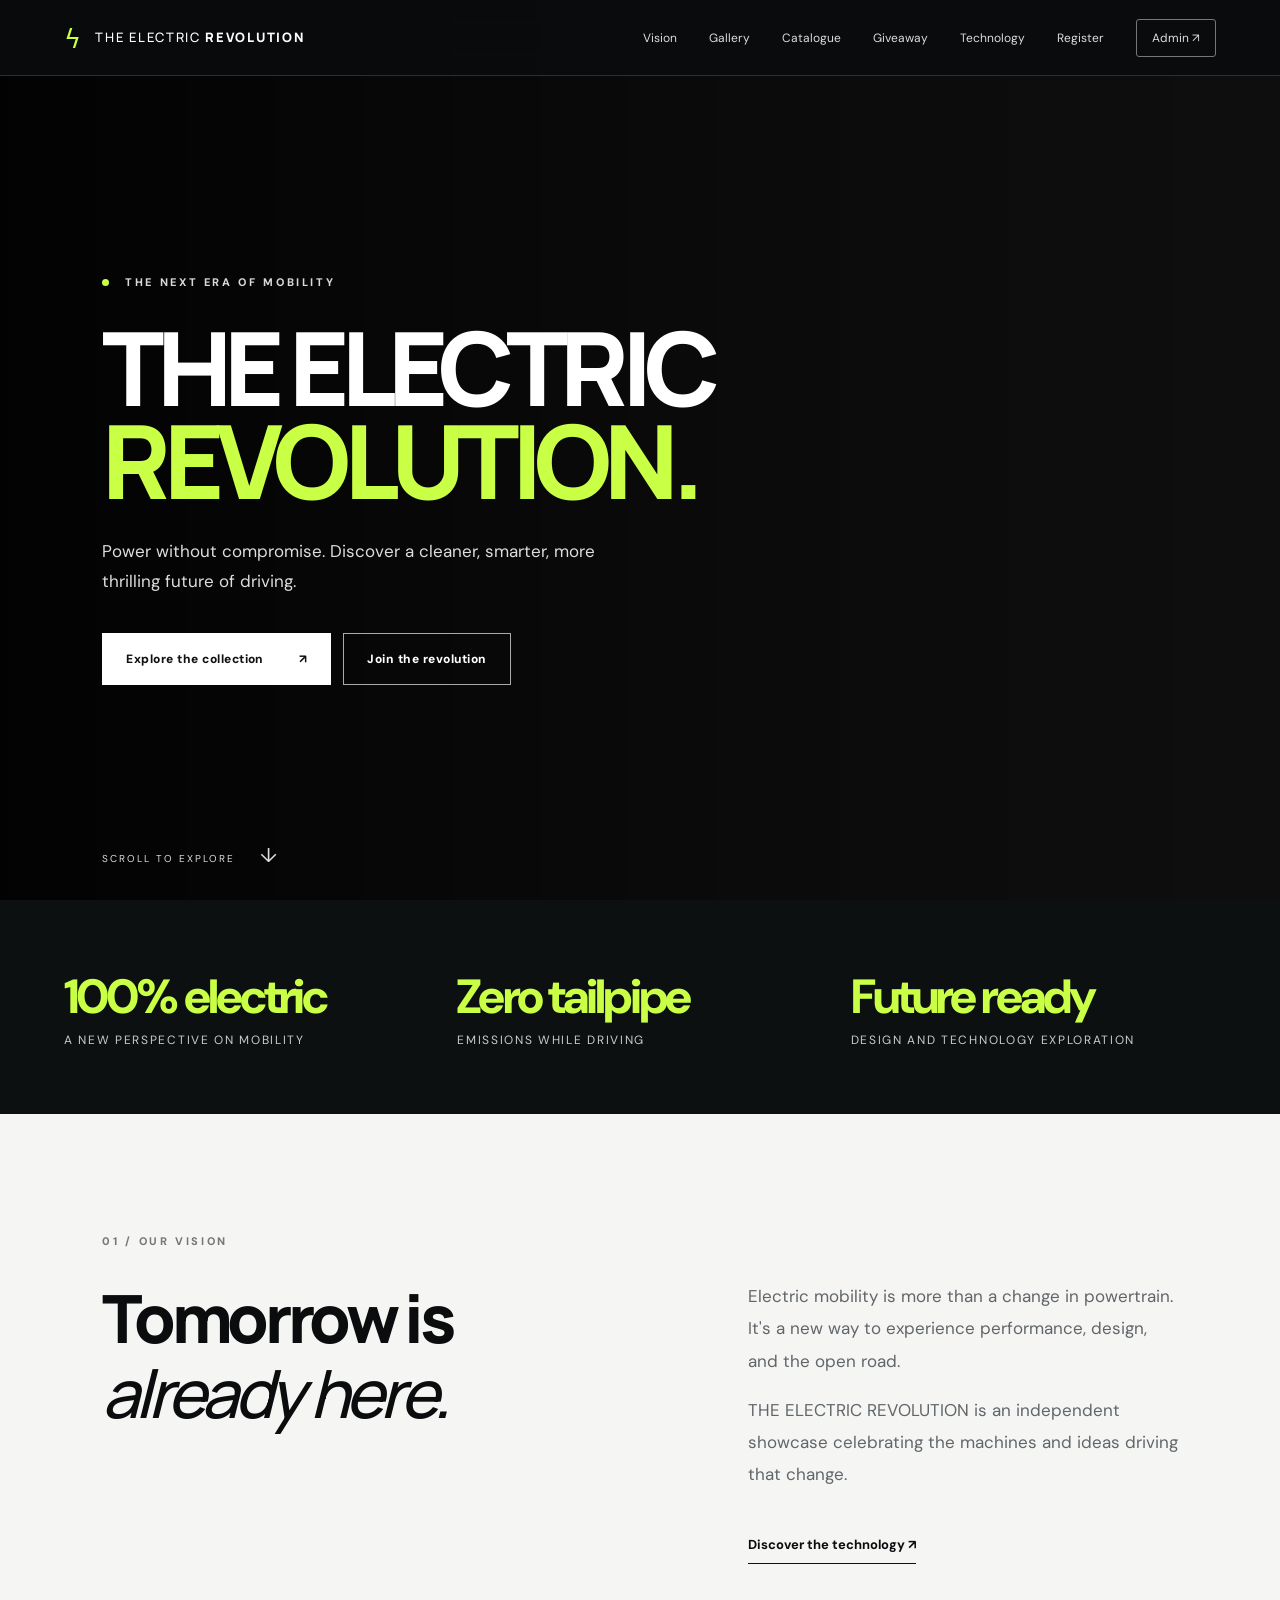
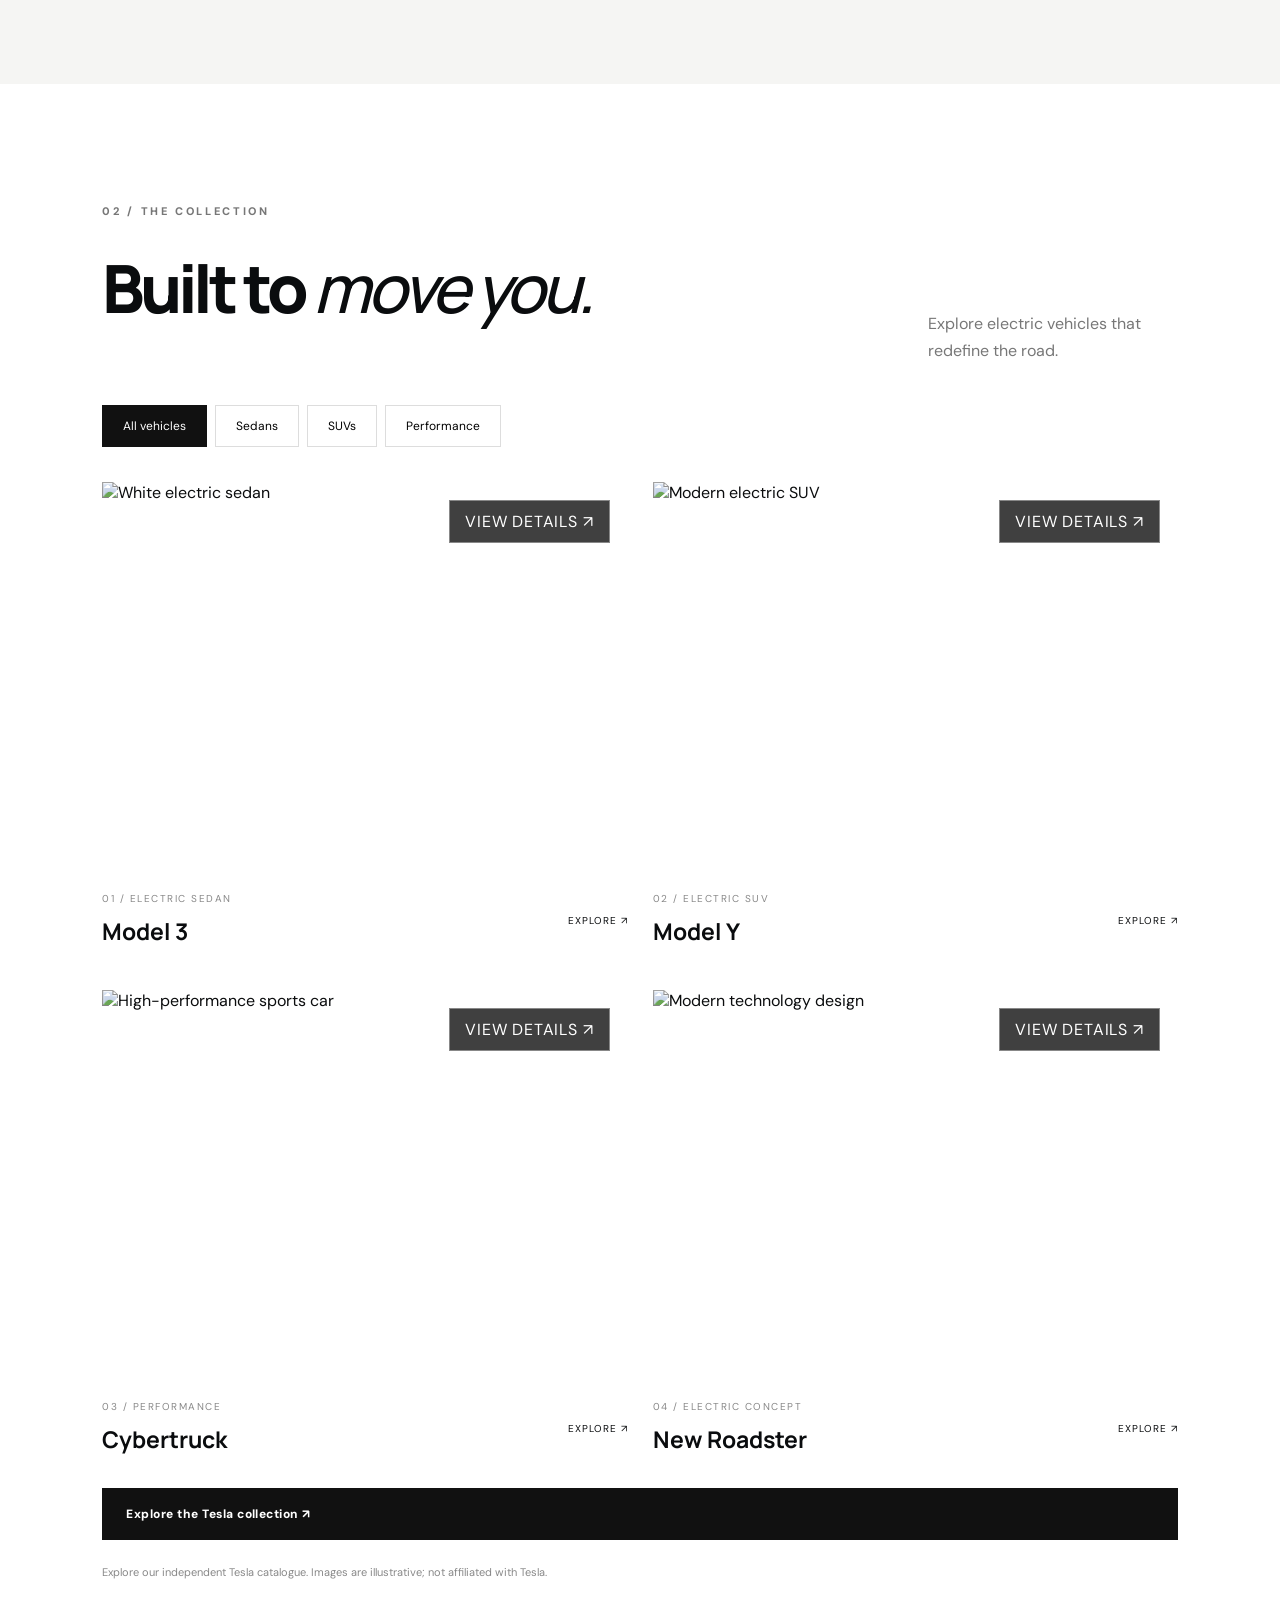
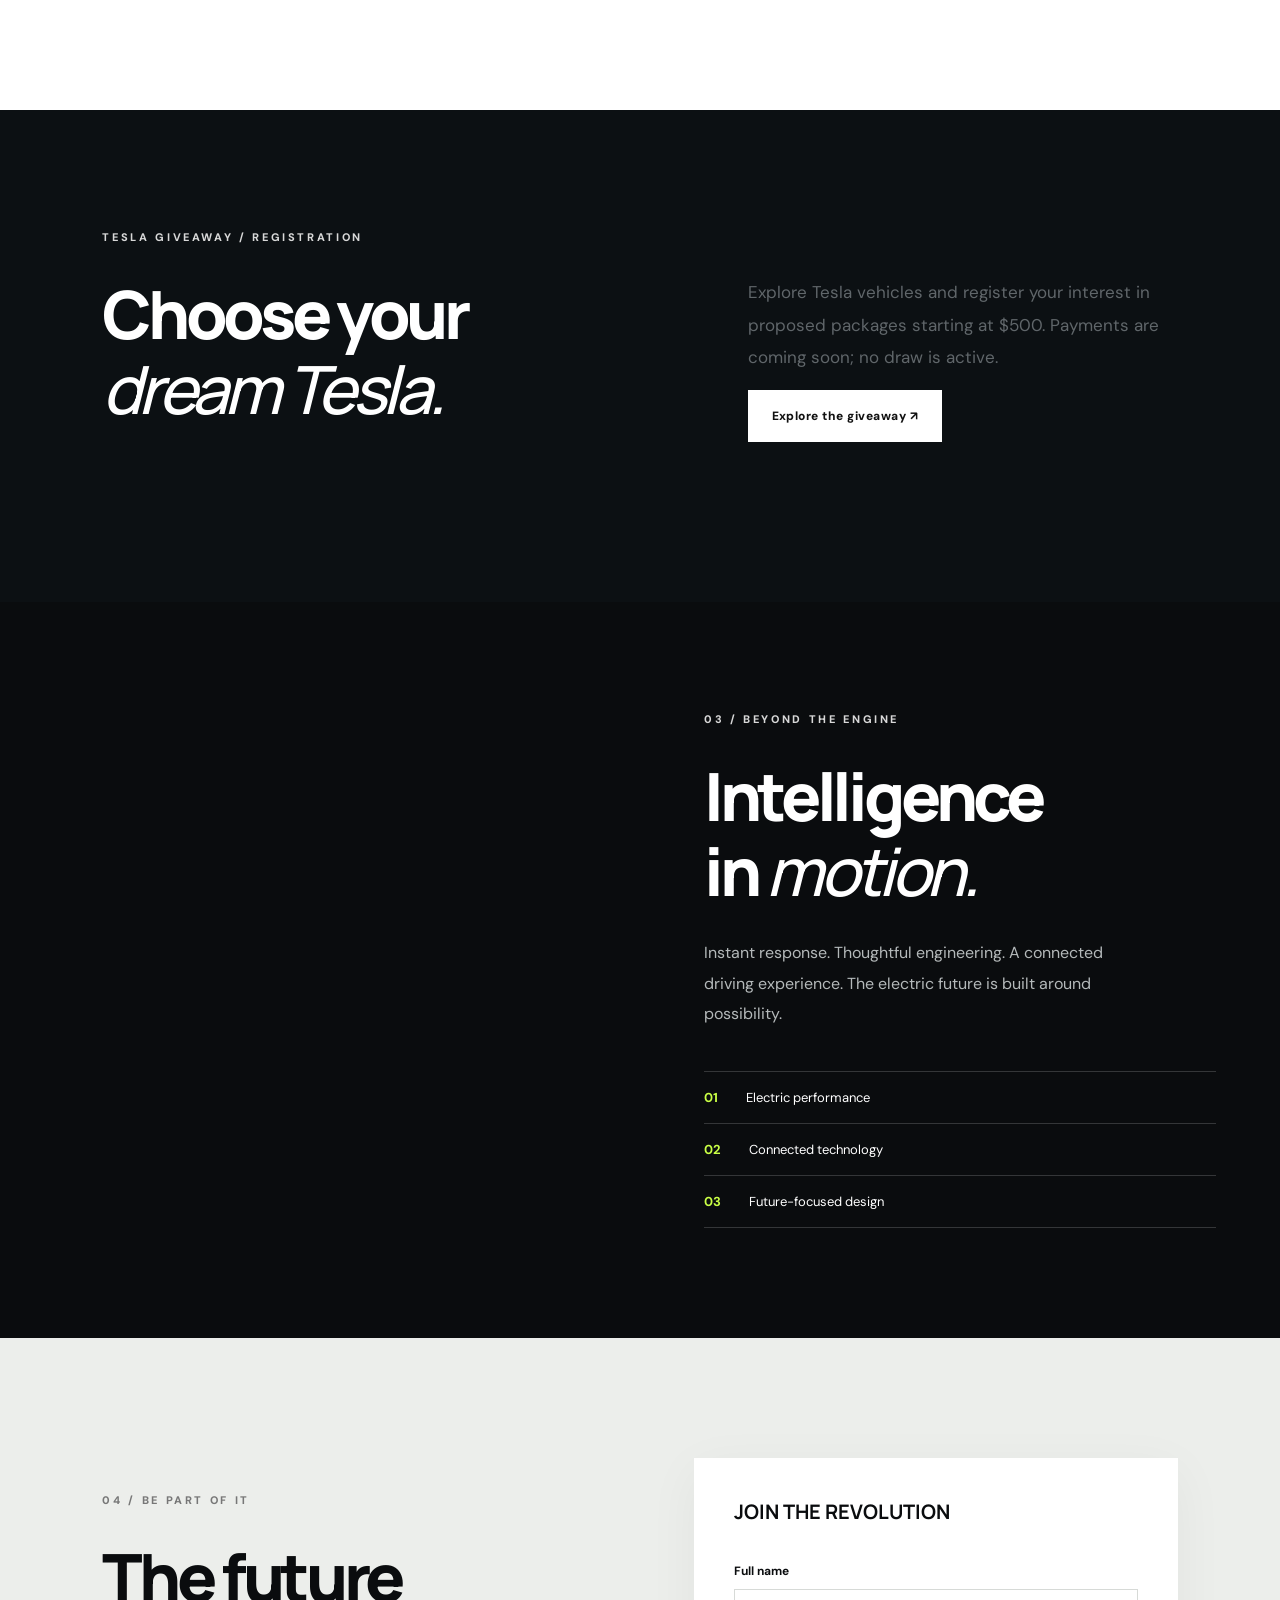
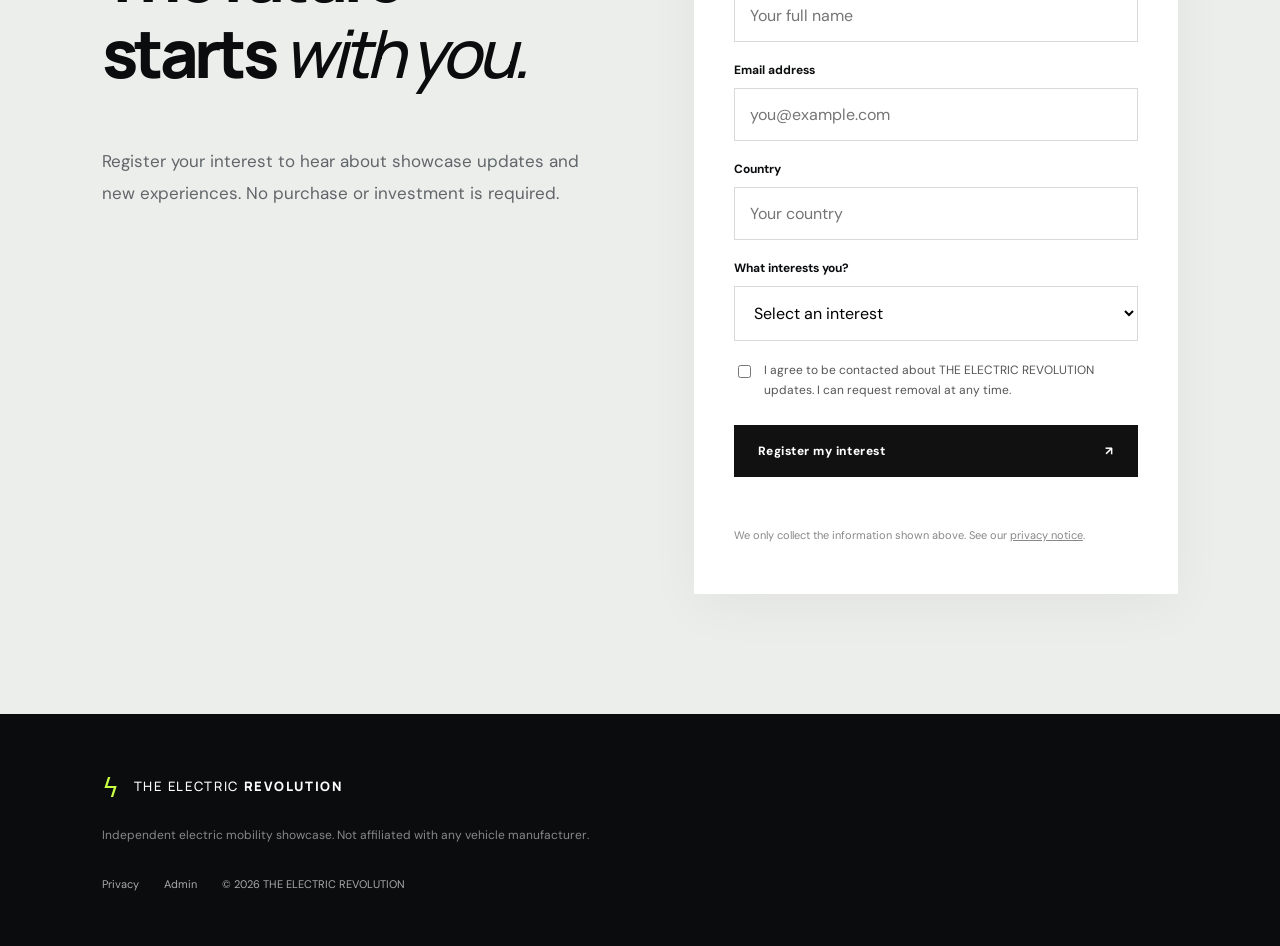
==== commit 7a77bae7: "Updated Wordings" ====
--- a/index.html
+++ b/index.html
@@ -1,5 +1,5 @@
 <!doctype html><html lang="en"><head><meta charset="utf-8"><meta name="viewport" content="width=device-width,initial-scale=1"><meta name="theme-color" content="#0a0c0e"><meta name="description" content="THE ELECTRIC REVOLUTION — explore electric mobility and join the future."><title>THE ELECTRIC REVOLUTION — Drive Tomorrow</title><link rel="preconnect" href="https://images.unsplash.com"><link rel="stylesheet" href="style.css"></head><body>
-<header class="nav"><a class="logo" href="#home"><span class="bolt">ϟ</span> THE ELECTRIC <b>REVOLUTION</b></a><button class="menu" id="menu" aria-label="Toggle navigation">☰</button><nav id="navlinks"><a href="#vision">Vision</a><a href="#gallery">Gallery</a><a href="catalogue.html">Catalogue</a><a href="giveaway.html">Giveaway Concept</a><a href="#technology">Technology</a><a href="#register">Register</a><a class="nav-admin" href="admin.html">Admin ↗</a></nav></header>
+<header class="nav"><a class="logo" href="#home"><span class="bolt">ϟ</span> THE ELECTRIC <b>REVOLUTION</b></a><button class="menu" id="menu" aria-label="Toggle navigation">☰</button><nav id="navlinks"><a href="#vision">Vision</a><a href="#gallery">Gallery</a><a href="catalogue.html">Catalogue</a><a href="giveaway.html">Giveaway</a><a href="#technology">Technology</a><a href="#register">Register</a><a class="nav-admin" href="admin.html">Admin ↗</a></nav></header>
 <main><section class="hero" id="home"><div class="hero-bg"></div><div class="hero-inner"><div class="eyebrow"><span class="dot"></span> THE NEXT ERA OF MOBILITY</div><h1>THE ELECTRIC<br><em>REVOLUTION.</em></h1><p>Power without compromise. Discover a cleaner, smarter, more thrilling future of driving.</p><div class="actions"><a class="btn light" href="#gallery">Explore the collection <span>↗</span></a><a class="btn outline" href="#register">Join the revolution</a></div></div><div class="scroll-hint">SCROLL TO EXPLORE <span>↓</span></div></section>
 <section class="feature-strip" aria-label="Electric mobility highlights"><div><strong>100% electric</strong><span>A new perspective on mobility</span></div><div><strong>Zero tailpipe</strong><span>Emissions while driving</span></div><div><strong>Future ready</strong><span>Design and technology exploration</span></div></section><section class="intro reveal" id="vision"><div class="eyebrow dark">01 / OUR VISION</div><div class="intro-grid"><h2>Tomorrow is<br><i>already here.</i></h2><div><p>Electric mobility is more than a change in powertrain. It's a new way to experience performance, design, and the open road.</p><p>THE ELECTRIC REVOLUTION is an independent showcase celebrating the machines and ideas driving that change.</p><a class="text-link" href="#technology">Discover the technology ↗</a></div></div></section>
 <section class="gallery-section" id="gallery"><div class="section-head reveal"><div><div class="eyebrow dark">02 / THE COLLECTION</div><h2>Built to <i>move you.</i></h2></div><p>Explore electric vehicles that redefine the road.</p></div><div class="filters" role="group" aria-label="Filter vehicles"><button class="filter active" data-filter="all">All vehicles</button><button class="filter" data-filter="sedan">Sedans</button><button class="filter" data-filter="suv">SUVs</button><button class="filter" data-filter="performance">Performance</button></div><div class="gallery-grid">
@@ -7,7 +7,7 @@
 <article class="vehicle reveal" data-category="suv"><img src="https://images.unsplash.com/photo-1619767886558-efdc259cde1a?auto=format&fit=crop&w=1200&q=85" alt="Modern electric SUV" loading="lazy"><div class="vehicle-meta"><div><small>02 / ELECTRIC SUV</small><h3>Model Y</h3></div><span>EXPLORE ↗</span></div></article>
 <article class="vehicle reveal" data-category="performance"><img src="https://images.unsplash.com/photo-1611859266238-4b98091d9d9b?auto=format&fit=crop&w=1200&q=85" alt="High-performance sports car" loading="lazy"><div class="vehicle-meta"><div><small>03 / PERFORMANCE</small><h3>Cybertruck</h3></div><span>EXPLORE ↗</span></div></article>
 <article class="vehicle reveal" data-category="sedan"><img src="https://images.unsplash.com/photo-1531297484001-80022131f5a1?auto=format&fit=crop&w=1200&q=85" alt="Modern technology design" loading="lazy"><div class="vehicle-meta"><div><small>04 / ELECTRIC CONCEPT</small><h3>New Roadster</h3></div><span>EXPLORE ↗</span></div></article></div><dialog id="vehicleDialog" class="gallery-dialog" aria-labelledby="vehicleDialogTitle"><button type="button" class="close-dialog" aria-label="Close vehicle details">×</button><img id="vehicleDialogImage" alt=""><div class="dialog-copy"><span class="tag" id="vehicleDialogCategory"></span><h3 id="vehicleDialogTitle"></h3><p id="vehicleDialogDescription"></p><a class="btn light" href="#register" id="vehicleDialogRegister">Register your interest ↗</a></div></dialog><a class="btn dark-btn catalogue-cta" href="catalogue.html">Explore the Tesla collection ↗</a><p class="image-note">Explore our independent Tesla catalogue. Images are illustrative; not affiliated with Tesla.</p></section>
-<section class="intro" style="background:#0c1013;color:white"><div class="eyebrow">TESLA GIVEAWAY / CONCEPT EXPERIENCE</div><div class="intro-grid"><h2 style="color:white">Choose your <i>dream Tesla.</i></h2><div><p>Preview a Tesla prize-draw experience with simulated entry tiers starting at $500. No real prizes, payments or draw entries.</p><a class="btn light" href="giveaway.html">Explore the giveaway concept ↗</a></div></div></section><section class="tech" id="technology"><div class="tech-photo"></div><div class="tech-content reveal"><div class="eyebrow">03 / BEYOND THE ENGINE</div><h2>Intelligence<br>in <i>motion.</i></h2><p>Instant response. Thoughtful engineering. A connected driving experience. The electric future is built around possibility.</p><div class="tech-points"><div><strong>01</strong><span>Electric performance</span></div><div><strong>02</strong><span>Connected technology</span></div><div><strong>03</strong><span>Future-focused design</span></div></div></div></section>
+<section class="intro" style="background:#0c1013;color:white"><div class="eyebrow">TESLA GIVEAWAY / REGISTRATION</div><div class="intro-grid"><h2 style="color:white">Choose your <i>dream Tesla.</i></h2><div><p>Explore Tesla vehicles and register your interest in proposed packages starting at $500. Payments are coming soon; no draw is active.</p><a class="btn light" href="giveaway.html">Explore the giveaway ↗</a></div></div></section><section class="tech" id="technology"><div class="tech-photo"></div><div class="tech-content reveal"><div class="eyebrow">03 / BEYOND THE ENGINE</div><h2>Intelligence<br>in <i>motion.</i></h2><p>Instant response. Thoughtful engineering. A connected driving experience. The electric future is built around possibility.</p><div class="tech-points"><div><strong>01</strong><span>Electric performance</span></div><div><strong>02</strong><span>Connected technology</span></div><div><strong>03</strong><span>Future-focused design</span></div></div></div></section>
 <section class="signup" id="register"><div class="signup-copy reveal"><div class="eyebrow dark">04 / BE PART OF IT</div><h2>The future<br>starts <i>with you.</i></h2><p>Register your interest to hear about showcase updates and new experiences. No purchase or investment is required.</p></div><form class="signup-form reveal" id="registrationForm"><h3>JOIN THE REVOLUTION</h3><label for="fullName">Full name</label><input id="fullName" name="fullName" required maxlength="100" autocomplete="name" placeholder="Your full name"><label for="email">Email address</label><input id="email" name="email" type="email" required maxlength="254" autocomplete="email" placeholder="you@example.com"><label for="country">Country</label><input id="country" name="country" required maxlength="80" autocomplete="country-name" placeholder="Your country"><label for="interest">What interests you?</label><select id="interest" name="interest" required><option value="">Select an interest</option><option>Electric vehicles</option><option>EV technology</option><option>Events and updates</option><option>General interest</option></select><label class="consent"><input type="checkbox" id="consent" required><span>I agree to be contacted about THE ELECTRIC REVOLUTION updates. I can request removal at any time.</span></label><button class="btn dark-btn" type="submit" id="submitBtn">Register my interest <span>↗</span></button><p class="form-message" id="formMessage" role="status" aria-live="polite"></p><p class="form-small">We only collect the information shown above. See our <a href="privacy.html">privacy notice</a>.</p></form></section></main>
 <footer><a class="logo" href="#home"><span class="bolt">ϟ</span> THE ELECTRIC <b>REVOLUTION</b></a><p>Independent electric mobility showcase. Not affiliated with any vehicle manufacturer.</p><div><a href="privacy.html">Privacy</a><a href="admin.html">Admin</a><span>© <span id="year"></span> THE ELECTRIC REVOLUTION</span></div></footer>
 <script src="https://cdn.jsdelivr.net/npm/@supabase/supabase-js@2/dist/umd/supabase.min.js"></script><script src="config.js"></script><script src="script.js"></script></body></html>
